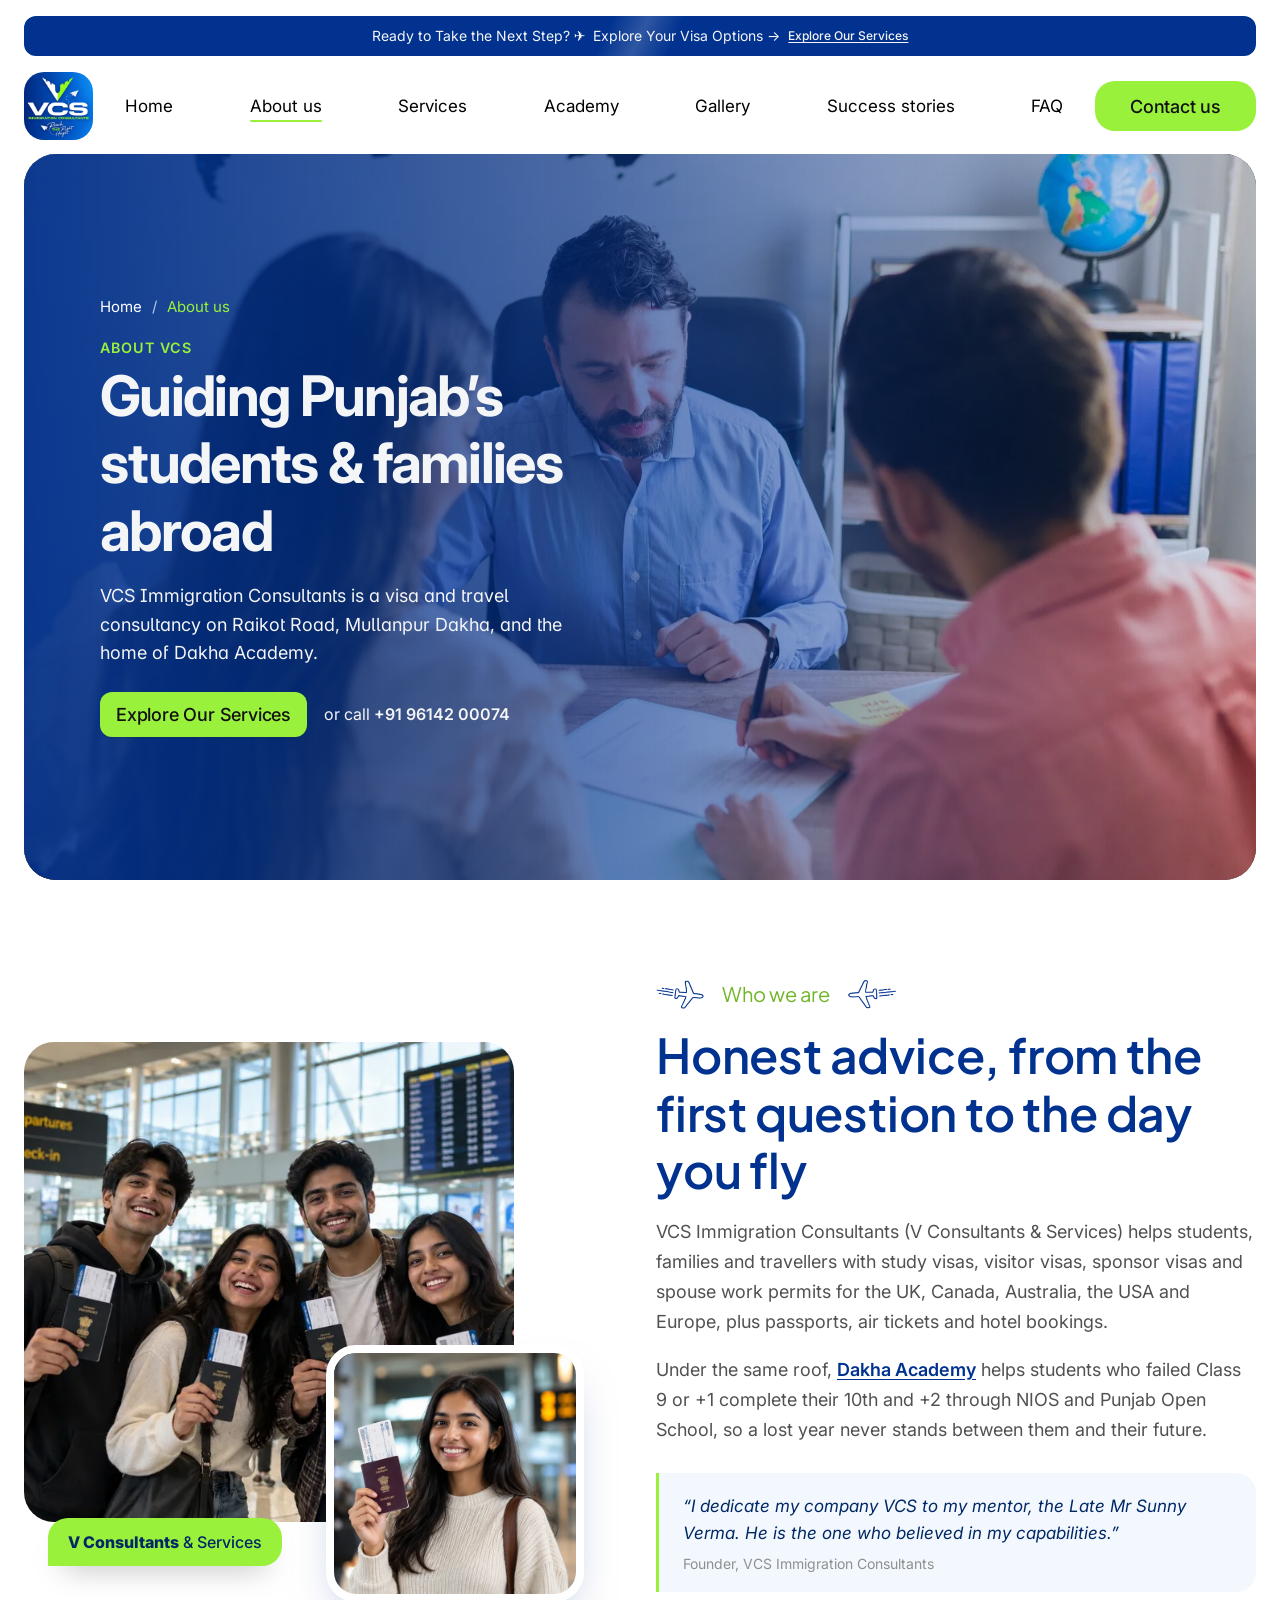
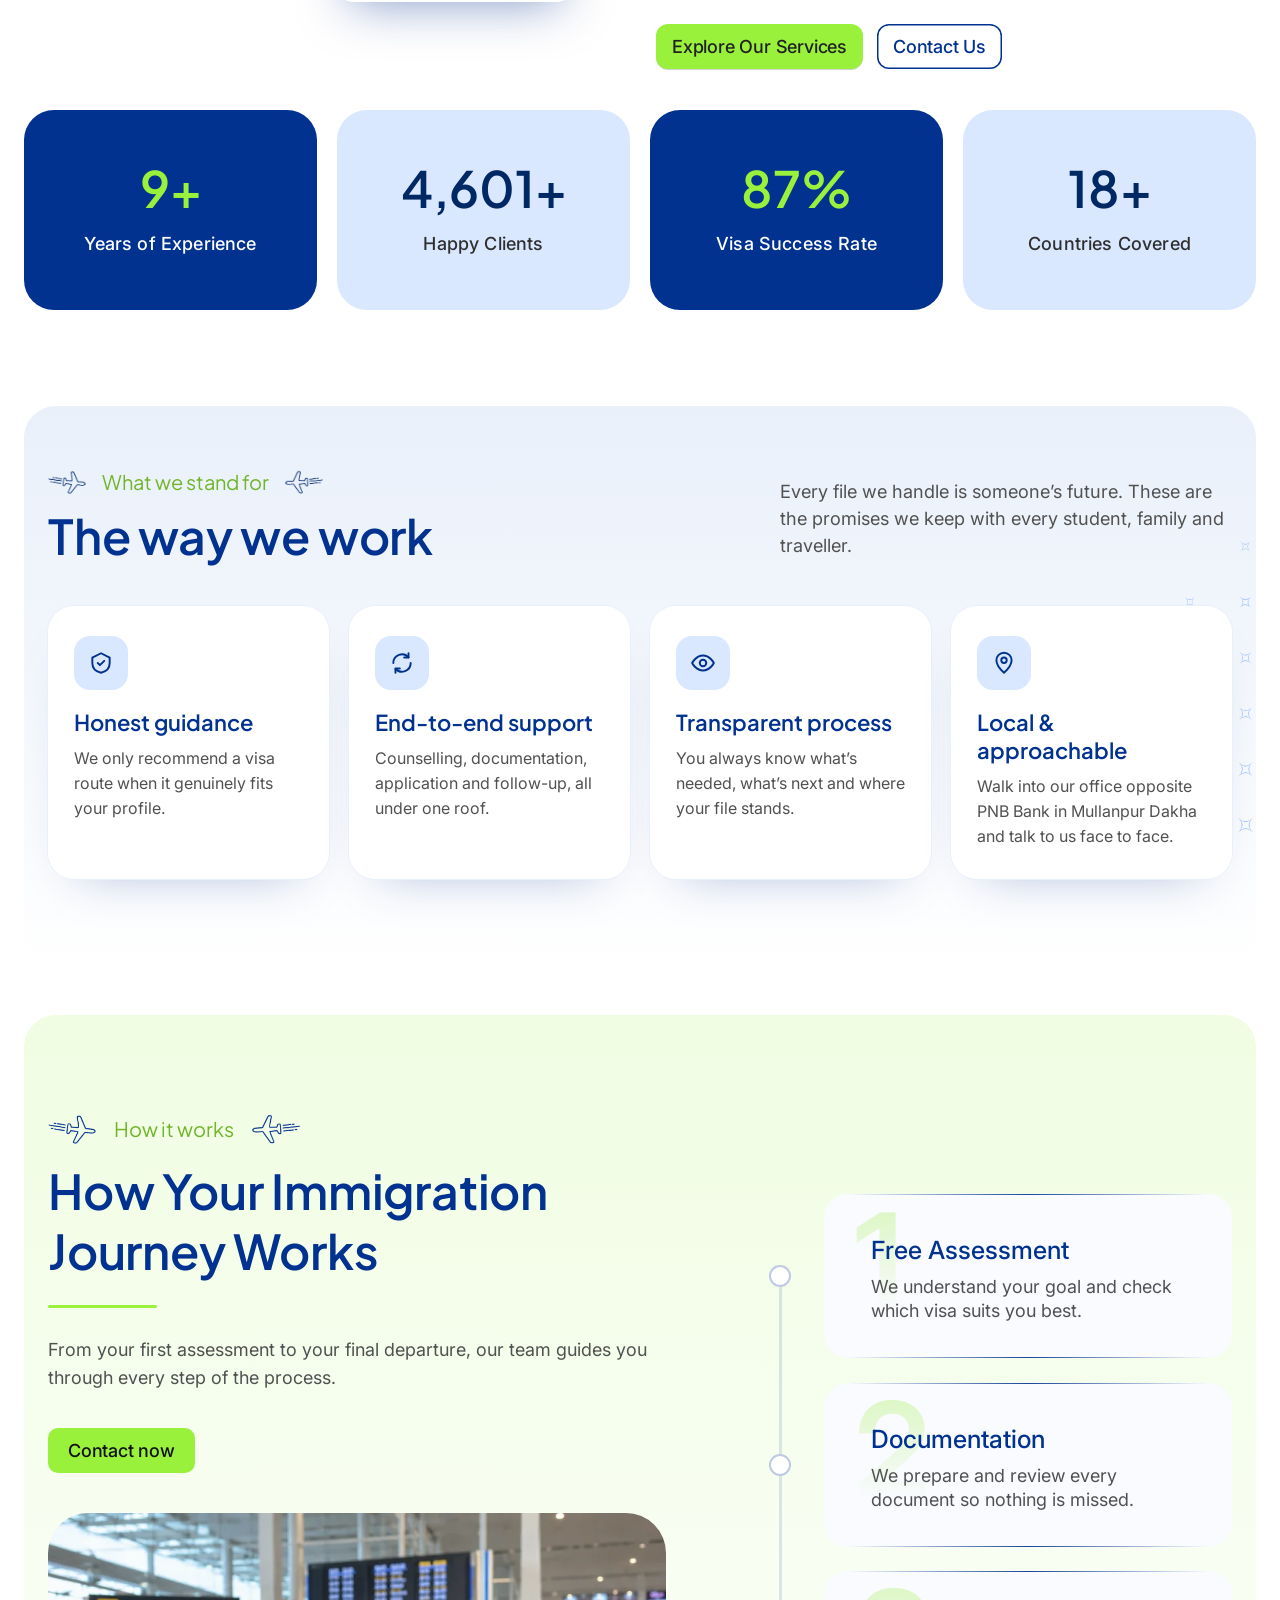
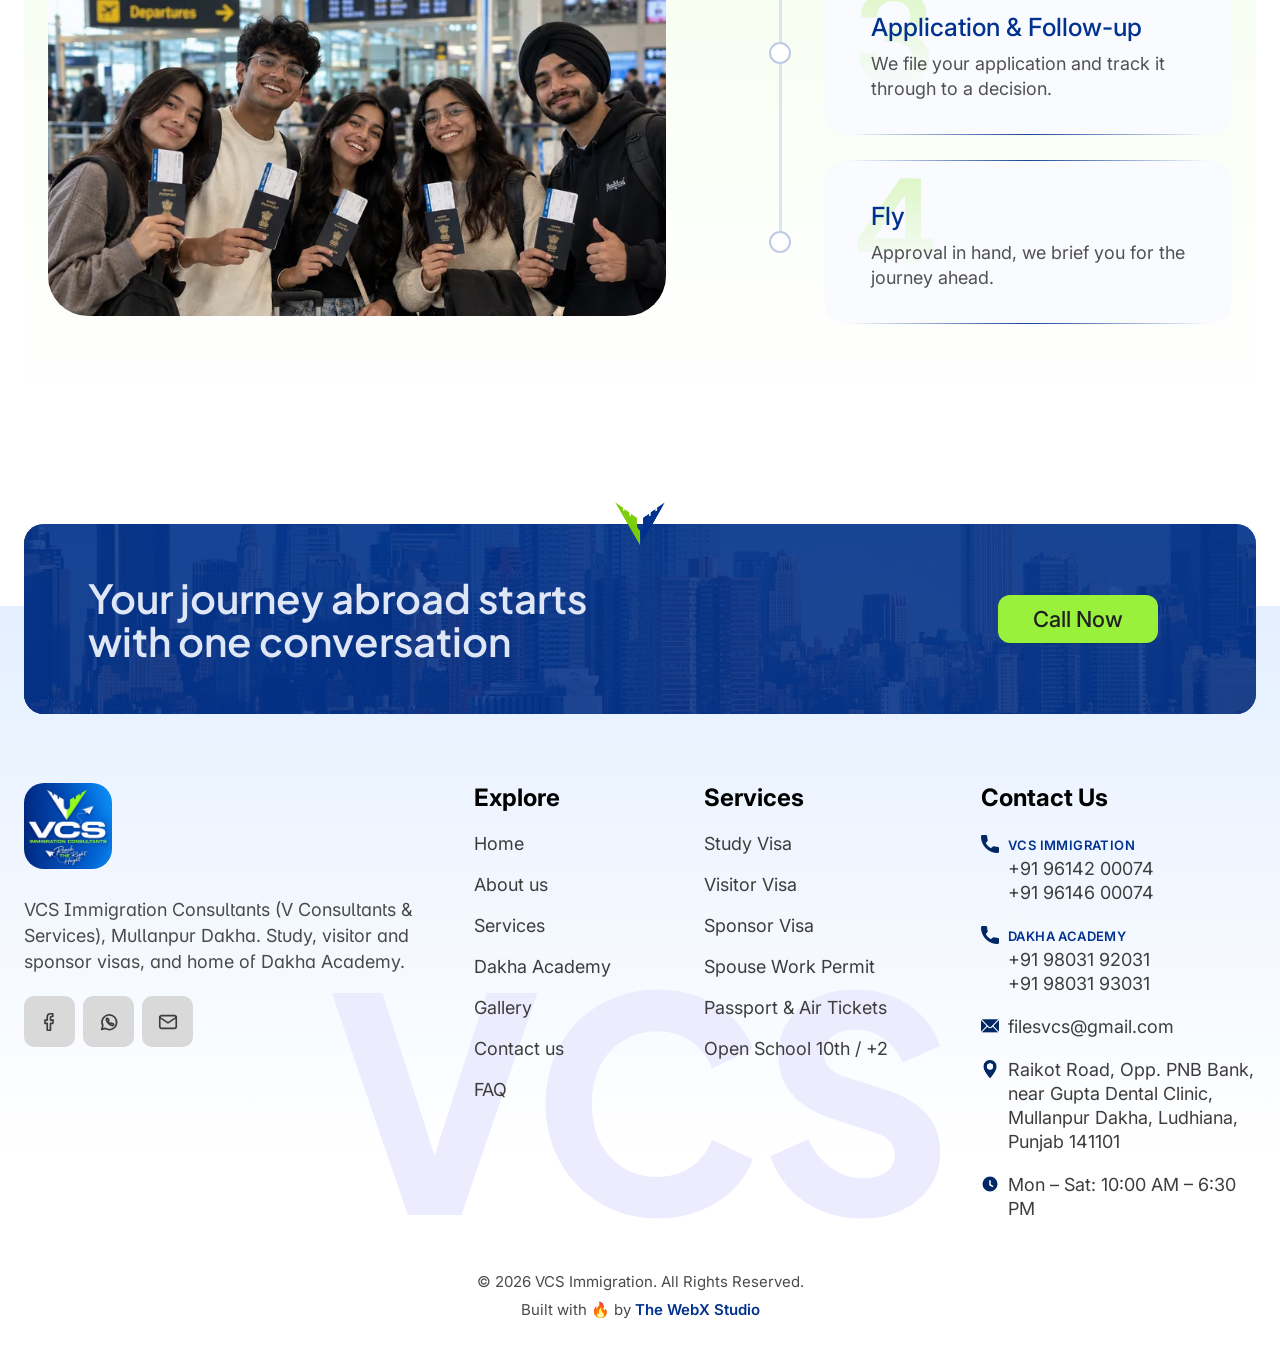
==== about.html @ b39bc54e "first commit" ====
<!DOCTYPE html>
<html lang="en">
<head>
  <meta charset="UTF-8" />
  <meta name="viewport" content="width=device-width, initial-scale=1.0" />
  <title>About Us | VCS Immigration Consultants, Mullanpur Dakha</title>
  <meta name="description" content="About VCS Immigration Consultants (V Consultants &amp; Services), Mullanpur Dakha: honest visa and travel guidance, and home of Dakha Academy." />
  <script type="application/ld+json">
  {
    "@context": "https://schema.org",
    "@type": "ProfessionalService",
    "name": "VCS Immigration Consultants",
    "description": "Study, visitor, sponsor and spouse visa consultancy with passport, air ticket and hotel booking services. Home of Dakha Academy for open-schooling 10th and 12th (NIOS & Punjab Open School).",
    "telephone": ["+91-96142-00074", "+91-96146-00074", "+91-98031-93031", "+91-98031-92031"],
    "email": "filesvcs@gmail.com",
    "address": {
      "@type": "PostalAddress",
      "streetAddress": "Raikot Road, Opp. PNB Bank, near Gupta Dental Clinic",
      "addressLocality": "Mullanpur Dakha, Ludhiana",
      "addressRegion": "Punjab",
      "postalCode": "141101",
      "addressCountry": "IN"
    },
    "openingHours": "Mo-Sa 10:00-18:30",
    "sameAs": ["https://www.facebook.com/dakhavikaas"]
  }
  </script>
  <link rel="icon" type="image/webp" href="assets/img/logo.webp" />
  <link rel="preconnect" href="https://fonts.googleapis.com" />
  <link rel="preconnect" href="https://fonts.gstatic.com" crossorigin />
  <link href="https://fonts.googleapis.com/css2?family=Inter:wght@400;500;600;700;800&family=Plus+Jakarta+Sans:wght@400;600;800&display=swap" rel="stylesheet" />
  <link rel="stylesheet" href="css/style.css" />
</head>
<body>

  <!-- ========== Announcement bar ========== -->
  <div class="topbar">
    <p>
      <span>Ready to Take the Next Step? ✈️&nbsp; Explore Your Visa Options →</span>
      <a href="services.html">Explore Our Services</a>
    </p>
  </div>

  <!-- ========== Header ========== -->
  <header class="header" id="top">
    <div class="container header__inner">
      <a href="index.html" class="header__logo" aria-label="VCS Immigration Consultants home">
        <img src="assets/img/logo.webp" alt="VCS Immigration Consultants" width="69" height="68" />
      </a>
      <nav class="nav" id="nav" aria-label="Main">
        <ul class="nav__list">
          <li><a href="index.html">Home</a></li>
          <li><a href="about.html" aria-current="page">About us</a></li>
          <li><a href="services.html">Services</a></li>
          <li><a href="academy.html">Academy</a></li>
          <li><a href="index.html#gallery">Gallery</a></li>
          <li><a href="index.html#testimonials">Success stories</a></li>
          <li><a href="contact.html#faq">FAQ</a></li>
        </ul>
        <a href="contact.html" class="btn btn--pill nav__cta-mobile">Contact us</a>
      </nav>
      <a href="contact.html" class="btn btn--pill header__cta">Contact us</a>
      <button class="burger" id="burger" aria-label="Open menu" aria-expanded="false" aria-controls="nav">
        <span></span><span></span><span></span>
      </button>
    </div>
  </header>

  <main>
    <!-- ========== Page hero (same structure & size as the home hero) ========== -->
    <section class="hero hero--about">
      <div class="hero__panel">
        <img class="hero__bg" src="assets/img/hero-about.webp" alt="" />
        <div class="hero__content">
          <nav class="breadcrumb reveal" aria-label="Breadcrumb"><a href="index.html">Home</a><span aria-hidden="true">/</span><span aria-current="page">About us</span></nav>
          <p class="hero__overline reveal">About VCS</p>
          <h1 class="hero__title reveal">Guiding Punjab’s students &amp; families abroad</h1>
          <p class="hero__text reveal">VCS Immigration Consultants is a visa and travel consultancy on Raikot Road, Mullanpur Dakha, and the home of Dakha Academy.</p>
          <div class="hero__actions reveal">
            <a href="services.html" class="btn">Explore Our Services</a>
            <a href="tel:+919614200074" class="hero__call">or call <strong>+91 96142 00074</strong></a>
          </div>
        </div>
      </div>
    </section>

    <!-- ========== Who we are ========== -->
    <section class="container split">
      <div class="split__media reveal">
        <img class="split__img split__img--main" src="assets/img/gallery-2.webp" alt="Students celebrating with passports at the airport" loading="lazy" />
        <img class="split__img split__img--float" src="assets/img/gallery-1.webp" alt="Student holding passport and boarding pass" loading="lazy" />
        <div class="split__badge"><strong>V Consultants</strong> &amp; Services</div>
      </div>
      <div class="split__content">
        <p class="eyebrow reveal"><i class="plane plane--blue"></i>Who we are<i class="plane plane--blue plane--flip"></i></p>
        <h2 class="h2 reveal">Honest advice, from the first question to the day you fly</h2>
        <p class="split__text reveal">VCS Immigration Consultants (V Consultants &amp; Services) helps students, families and travellers with study visas, visitor visas, sponsor visas and spouse work permits for the UK, Canada, Australia, the USA and Europe, plus passports, air tickets and hotel bookings.</p>
        <p class="split__text reveal">Under the same roof, <a href="academy.html">Dakha Academy</a> helps students who failed Class 9 or +1 complete their 10th and +2 through NIOS and Punjab Open School, so a lost year never stands between them and their future.</p>
        <blockquote class="dedication reveal">
          <p>“I dedicate my company VCS to my mentor, the Late Mr Sunny Verma. He is the one who believed in my capabilities.”</p>
          <cite>Founder, VCS Immigration Consultants</cite>
        </blockquote>
        <div class="split__actions reveal">
          <a href="services.html" class="btn">Explore Our Services</a>
          <a href="contact.html" class="btn btn--ghost">Contact Us</a>
        </div>
      </div>
    </section>

    <!-- DEMO METRICS: placeholder figures, replace with VCS's real numbers before launch -->
    <section class="stats container" aria-label="Key figures">
      <div class="stat stat--dark reveal">
        <p class="stat__num"><span data-count="10">10</span>+</p>
        <p class="stat__label">Years of Experience</p>
      </div>
      <div class="stat stat--light reveal">
        <p class="stat__num"><span data-count="5000">5,000</span>+</p>
        <p class="stat__label">Happy Clients</p>
      </div>
      <div class="stat stat--dark reveal">
        <p class="stat__num"><span data-count="95">95</span>%</p>
        <p class="stat__label">Visa Success Rate</p>
      </div>
      <div class="stat stat--light reveal">
        <p class="stat__num"><span data-count="20">20</span>+</p>
        <p class="stat__label">Countries Covered</p>
      </div>
    </section>

    <!-- ========== Values ========== -->
    <section class="panel panel--services panel--values">
      <img class="deco deco--sparkles-tr" src="assets/icons/sparkles.svg" alt="" />
      <div class="container">
        <div class="section-head section-head--split">
          <div>
            <p class="eyebrow reveal"><i class="plane"></i>What we stand for<i class="plane plane--flip"></i></p>
            <h2 class="h2 reveal">The way we work</h2>
          </div>
          <p class="section-head__aside reveal">Every file we handle is someone’s future. These are the promises we keep with every student, family and traveller.</p>
        </div>
        <div class="values">
          <article class="value reveal">
            <span class="course__ico"><svg viewBox="0 0 24 24"><path d="M12 3l8 4v5c0 5-3.5 8-8 9-4.5-1-8-4-8-9V7z"/><path d="M9 12l2 2 4-4"/></svg></span>
            <h3>Honest guidance</h3>
            <p>We only recommend a visa route when it genuinely fits your profile.</p>
          </article>
          <article class="value reveal">
            <span class="course__ico"><svg viewBox="0 0 24 24"><path d="M4 12a8 8 0 0 1 14-5.3M20 12a8 8 0 0 1-14 5.3"/><path d="M18 3v4h-4M6 21v-4h4"/></svg></span>
            <h3>End-to-end support</h3>
            <p>Counselling, documentation, application and follow-up, all under one roof.</p>
          </article>
          <article class="value reveal">
            <span class="course__ico"><svg viewBox="0 0 24 24"><circle cx="12" cy="12" r="3"/><path d="M2 12s3.5-7 10-7 10 7 10 7-3.5 7-10 7S2 12 2 12"/></svg></span>
            <h3>Transparent process</h3>
            <p>You always know what’s needed, what’s next and where your file stands.</p>
          </article>
          <article class="value reveal">
            <span class="course__ico"><svg viewBox="0 0 24 24"><path d="M12 21s-7-6.2-7-11.5a7 7 0 0 1 14 0C19 14.8 12 21 12 21z"/><circle cx="12" cy="9.5" r="2.5"/></svg></span>
            <h3>Local &amp; approachable</h3>
            <p>Walk into our office opposite PNB Bank in Mullanpur Dakha and talk to us face to face.</p>
          </article>
        </div>
      </div>
    </section>

    <!-- ========== How it works ========== -->
    <section class="panel panel--green panel--how">
      <div class="how container">
        <div class="how__intro">
          <p class="eyebrow reveal"><i class="plane plane--blue"></i>How it works<i class="plane plane--blue plane--flip"></i></p>
          <h2 class="h2 reveal">How Your Immigration Journey Works</h2>
          <span class="how__rule reveal"></span>
          <p class="how__text reveal">From your first assessment to your final departure, our team guides you through every step of the process.</p>
          <a href="contact.html" class="btn btn--sm reveal">Contact now</a>
          <div class="how__media how__media--img reveal">
            <img src="assets/img/gallery-4.webp" alt="Friends holding passports at the departures hall" loading="lazy" />
          </div>
        </div>

        <ol class="steps" id="steps">
          <li class="steps__rail" aria-hidden="true"><span class="steps__fill"></span></li>
          <li class="step reveal">
            <span class="step__dot" aria-hidden="true"></span>
            <span class="step__num">1</span>
            <h3>Free Assessment</h3>
            <p>We understand your goal and check which visa suits you best.</p>
          </li>
          <li class="step reveal">
            <span class="step__dot" aria-hidden="true"></span>
            <span class="step__num">2</span>
            <h3>Documentation</h3>
            <p>We prepare and review every document so nothing is missed.</p>
          </li>
          <li class="step reveal">
            <span class="step__dot" aria-hidden="true"></span>
            <span class="step__num">3</span>
            <h3>Application &amp; Follow-up</h3>
            <p>We file your application and track it through to a decision.</p>
          </li>
          <li class="step reveal">
            <span class="step__dot" aria-hidden="true"></span>
            <span class="step__num">4</span>
            <h3>Fly</h3>
            <p>Approval in hand, we brief you for the journey ahead.</p>
          </li>
        </ol>
      </div>
    </section>

    <!-- ========== CTA ========== -->
    <section class="cta-wrap">
      <div class="container">
        <div class="cta reveal">
          <img class="cta__mark" src="assets/img/v-mark.webp" alt="" />
          <img class="cta__bg" src="assets/img/cta-city.webp" alt="" loading="lazy" />
          <h2>Your journey abroad starts with one conversation</h2>
          <a href="tel:+919803193031" class="btn btn--lg">Call Now</a>
        </div>
      </div>
    </section>
  </main>

  <!-- ========== Footer ========== -->
  <footer class="footer">
    <span class="footer__watermark" aria-hidden="true">VCS</span>
    <div class="container footer__grid">
      <div class="footer__brand">
        <img src="assets/img/logo.webp" alt="VCS Immigration Consultants" width="88" height="86" />
        <p>VCS Immigration Consultants (V Consultants &amp; Services), Mullanpur Dakha. Study, visitor and sponsor visas, and home of Dakha Academy.</p>
        <div class="social">
          <a href="https://www.facebook.com/dakhavikaas" target="_blank" rel="noopener" aria-label="VCS on Facebook"><svg viewBox="0 0 24 24"><path d="M15 3h-2.5A3.5 3.5 0 0 0 9 6.5V10H6.5v3.5H9V21h3.5v-7.5H15l.5-3.5h-3V7a1 1 0 0 1 1-1H15z"/></svg></a>
          <a href="https://wa.me/919803193031" target="_blank" rel="noopener" aria-label="Chat on WhatsApp"><svg viewBox="0 0 24 24"><path d="M4 20l1.3-3.9A8 8 0 1 1 8 19z"/><path d="M9.2 8.6c.2-.5.5-.6.8-.6h.5c.2 0 .4.1.5.4l.7 1.6c.1.3 0 .5-.1.7l-.5.6c.6 1.1 1.5 2 2.6 2.6l.6-.5c.2-.2.5-.2.7-.1l1.6.7c.3.1.4.3.4.5v.5c0 .3-.1.6-.6.8-1.7.8-6.1-2.2-7.2-5.6z"/></svg></a>
          <a href="mailto:filesvcs@gmail.com" aria-label="Email VCS"><svg viewBox="0 0 24 24"><rect x="3" y="5" width="18" height="14" rx="2"/><path d="M3 7l9 6 9-6"/></svg></a>
        </div>
      </div>
      <div class="footer__col">
        <h4>Explore</h4>
        <ul>
          <li><a href="index.html">Home</a></li>
          <li><a href="about.html">About us</a></li>
          <li><a href="services.html">Services</a></li>
          <li><a href="academy.html">Dakha Academy</a></li>
          <li><a href="index.html#gallery">Gallery</a></li>
          <li><a href="contact.html">Contact us</a></li>
          <li><a href="contact.html#faq">FAQ</a></li>
        </ul>
      </div>
      <div class="footer__col">
        <h4>Services</h4>
        <ul>
          <li><a href="services.html#study">Study Visa</a></li>
          <li><a href="services.html#visitor">Visitor Visa</a></li>
          <li><a href="services.html#sponsor">Sponsor Visa</a></li>
          <li><a href="services.html#spouse">Spouse Work Permit</a></li>
          <li><a href="services.html#travel">Passport &amp; Air Tickets</a></li>
          <li><a href="academy.html">Open School 10th / +2</a></li>
        </ul>
      </div>
      <div class="footer__col footer__contact">
        <h4>Contact Us</h4>
        <ul>
          <li><i class="ico ico--phone"></i><span><small class="footer__label">VCS Immigration</small><a href="tel:+919614200074">+91 96142 00074</a><br /><a href="tel:+919614600074">+91 96146 00074</a></span></li>
          <li><i class="ico ico--phone"></i><span><small class="footer__label">Dakha Academy</small><a href="tel:+919803192031">+91 98031 92031</a><br /><a href="tel:+919803193031">+91 98031 93031</a></span></li>
          <li><i class="ico ico--mail"></i><a href="mailto:filesvcs@gmail.com">filesvcs@gmail.com</a></li>
          <li><i class="ico ico--pin"></i><a href="https://www.google.com/maps/search/?api=1&amp;query=VCS+Immigration+Consultants+Raikot+Road+Mullanpur+Dakha+141101" target="_blank" rel="noopener">Raikot Road, Opp. PNB Bank, near Gupta Dental Clinic, Mullanpur Dakha, Ludhiana, Punjab 141101</a></li>
          <li><i class="ico ico--clock"></i><span>Mon – Sat: 10:00 AM – 6:30 PM</span></li>
        </ul>
      </div>
    </div>
    <div class="footer__bottom">
      <p class="footer__copy">© <span id="year">2026</span> VCS Immigration. All Rights Reserved.</p>
      <p class="footer__credit">Built with <span class="footer__fire" role="img" aria-label="fire">🔥</span> by <a href="https://www.thewebxstudio.com/" target="_blank" rel="noopener">The WebX Studio</a></p>
    </div>
  </footer>

  <!-- ========== SVG sprite ========== -->
  <svg width="0" height="0" style="position:absolute" aria-hidden="true">
    <symbol id="arrow-up-right" viewBox="0 0 24 24">
      <path d="M6 18L18 6M9 6h9v9" fill="none" stroke="#99F13C" stroke-width="2.6" stroke-linecap="round" stroke-linejoin="round"/>
    </symbol>
    <symbol id="flag-germany" viewBox="0 0 60 60">
      <clipPath id="cg"><circle cx="30" cy="30" r="30"/></clipPath>
      <g clip-path="url(#cg)"><rect width="60" height="20" fill="#000"/><rect y="20" width="60" height="20" fill="#DD0000"/><rect y="40" width="60" height="20" fill="#FFCE00"/></g>
    </symbol>
    <symbol id="flag-canada" viewBox="0 0 60 60">
      <clipPath id="cc"><circle cx="30" cy="30" r="30"/></clipPath>
      <g clip-path="url(#cc)"><rect width="60" height="60" fill="#fff"/><rect width="15" height="60" fill="#D52B1E"/><rect x="45" width="15" height="60" fill="#D52B1E"/>
      <path d="M30 14l2.6 5 3-1.4-1 7.4 4.3-4.6 1 2.6 4.6-.9-1.6 4.9 2 1-7.3 6 .8 2.6-7.1-1.1.2 7.5h-3l.2-7.5-7.1 1.1.8-2.6-7.3-6 2-1-1.6-4.9 4.6.9 1-2.6 4.3 4.6-1-7.4 3 1.4z" fill="#D52B1E"/></g>
    </symbol>
    <symbol id="flag-usa" viewBox="0 0 60 60">
      <clipPath id="cu"><circle cx="30" cy="30" r="30"/></clipPath>
      <g clip-path="url(#cu)"><rect width="60" height="60" fill="#fff"/>
        <g fill="#B22234"><rect width="60" height="4.6"/><rect y="9.2" width="60" height="4.6"/><rect y="18.5" width="60" height="4.6"/><rect y="27.7" width="60" height="4.6"/><rect y="36.9" width="60" height="4.6"/><rect y="46.2" width="60" height="4.6"/><rect y="55.4" width="60" height="4.6"/></g>
        <rect width="28" height="32.3" fill="#3C3B6E"/>
        <g fill="#fff"><circle cx="5" cy="5" r="1.3"/><circle cx="12" cy="5" r="1.3"/><circle cx="19" cy="5" r="1.3"/><circle cx="8.5" cy="10.5" r="1.3"/><circle cx="15.5" cy="10.5" r="1.3"/><circle cx="22.5" cy="10.5" r="1.3"/><circle cx="5" cy="16" r="1.3"/><circle cx="12" cy="16" r="1.3"/><circle cx="19" cy="16" r="1.3"/><circle cx="8.5" cy="21.5" r="1.3"/><circle cx="15.5" cy="21.5" r="1.3"/><circle cx="22.5" cy="21.5" r="1.3"/><circle cx="5" cy="27" r="1.3"/><circle cx="12" cy="27" r="1.3"/><circle cx="19" cy="27" r="1.3"/></g>
      </g>
    </symbol>
  </svg>

  <script src="js/main.js" defer></script>
</body>
</html>
---- css/style.css ----
/* =========================================================
   VCS Immigration — Home page
   Built from Figma "VCS home page" (1440 × 8117)
   ========================================================= */

:root {
  --blue: #01328f;
  --blue-dark: #002864;
  --navy: #0c3375;
  --green: #99f13c;
  --green-text: #71b528;
  --green-soft: #e5ffca;
  --sky: #d9e8ff;
  --field: #deebff;
  --field-border: #adc6ec;
  --accent-blue: #2b7bf5;
  --ink: #121212;
  --ink-2: #212121;
  --text: #515151;
  --text-2: #4a4a4a;
  --muted: #8f8f8f;
  --white: #ffffff;

  --font-body: "Inter", system-ui, -apple-system, "Segoe UI", Roboto, sans-serif;
  --font-head: "Plus Jakarta Sans", "Inter", system-ui, sans-serif;

  --page-gutter: 24px;       /* panels sit 24px from the viewport edge */
  --container: 1240px;       /* content column (100px side margins at 1440) */
  --container-wide: 1256px;  /* enquiry / CTA / footer (84px side margins) */
  --radius-panel: 32px;
  --ease: cubic-bezier(.2, .7, .2, 1);
}

*,
*::before,
*::after { box-sizing: border-box; }

html { scroll-behavior: smooth; scroll-padding-top: 90px; overflow-x: clip; }

body {
  margin: 0;
  font-family: var(--font-body);
  color: var(--ink);
  background: var(--white);
  -webkit-font-smoothing: antialiased;
  text-rendering: optimizeLegibility;
  overflow-x: hidden;
  overflow-x: clip;
}

img, svg { display: block; max-width: 100%; }
a { color: inherit; text-decoration: none; }
ul, ol { list-style: none; margin: 0; padding: 0; }
h1, h2, h3, h4, p, figure { margin: 0; }
button { font: inherit; cursor: pointer; }

.sr-only {
  position: absolute; width: 1px; height: 1px; padding: 0; margin: -1px;
  overflow: hidden; clip: rect(0 0 0 0); white-space: nowrap; border: 0;
}

.container {
  width: 100%;
  max-width: calc(var(--container) + 48px);
  margin-inline: auto;
  padding-inline: 24px;
}

/* ---------- Buttons ---------- */
.btn {
  display: inline-flex;
  align-items: center;
  justify-content: center;
  height: 45px;
  padding: 0 16px;
  border: 0;
  border-radius: 12px;
  background: var(--green);
  color: var(--ink-2);
  font-family: var(--font-body);
  font-size: 18px;
  font-weight: 500;
  letter-spacing: -0.2px;
  white-space: nowrap;
  box-shadow: 0 1px 0 rgba(27, 31, 35, .2);
  transition: transform .25s var(--ease), box-shadow .25s var(--ease), background-color .25s;
}
.btn:hover { transform: translateY(-2px); background: #a8f65a; box-shadow: 0 10px 24px -8px rgba(113, 181, 40, .6); }
.btn:active { transform: translateY(0); }
.btn:focus-visible { outline: 3px solid var(--blue); outline-offset: 3px; }
.btn--pill { height: 50px; padding: 0 40px; border-radius: 20px; color: var(--ink); box-shadow: none; }
.btn--sm { padding: 0 20px; border-radius: 10px; box-shadow: none; color: var(--ink); }
.btn--wide { padding: 0 44px; border-radius: 10px; box-shadow: none; }
.btn--lg { height: 48px; padding: 0 31px; font-size: 22px; }

/* ---------- Eyebrow (plane — label — plane) ---------- */
.eyebrow {
  display: inline-flex;
  align-items: center;
  gap: 18px;
  font-family: var(--font-head);
  font-size: 20px;
  line-height: 1.2;
  color: var(--green-text);
}
.plane {
  display: inline-block;
  width: 48px;
  height: 36px;
  background: var(--navy);
  -webkit-mask: url("../assets/icons/plane.png") center / contain no-repeat;
          mask: url("../assets/icons/plane.png") center / contain no-repeat;
  transform: rotate(-1.57deg);
  flex: none;
}
.plane--blue { background: var(--blue); }
.plane--flip { transform: scaleX(-1) rotate(-1.57deg); }
.eyebrow .plane:first-child { transform: rotate(1.57deg); }

.h2 {
  font-family: var(--font-head);
  font-weight: 600;
  font-size: 48px;
  line-height: 1.25;
  color: var(--blue);
  letter-spacing: -0.2px;
}

/* ---------- Section panels ---------- */
.panel {
  position: relative;
  margin-inline: var(--page-gutter);
  border-radius: var(--radius-panel);
  overflow: hidden;
  isolation: isolate;
}
.deco { position: absolute; pointer-events: none; user-select: none; z-index: -1; }

.section-head--split {
  display: flex;
  align-items: flex-end;
  justify-content: space-between;
  gap: 40px;
}
.section-head--bottom { align-items: center; }
.section-head .h2 { margin-top: 6px; }
.section-head__aside {
  max-width: 452px;
  font-size: 18.2px;
  line-height: 27.3px;
  color: var(--text);
  padding-bottom: 6px;
}
.section-head__sub {
  max-width: 641px;
  margin-top: 16px;
  font-size: 18px;
  line-height: 28px;
  color: var(--text-2);
}

/* =========================================================
   Top bar + header
   ========================================================= */
.topbar {
  position: relative;
  margin: 16px var(--page-gutter) 0;
  min-height: 40px;
  display: flex;
  align-items: center;
  justify-content: center;
  padding: 10px 16px;
  border-radius: 12px;
  background: var(--blue);
  color: #f4f5f6;
  text-align: center;
  overflow: hidden;
}
.topbar::after { /* soft sheen — echoes the light streak in the design */
  content: "";
  position: absolute;
  top: 0; bottom: 0;
  left: 50%;
  width: 220px;
  margin-left: -110px;
  background: linear-gradient(115deg, transparent 35%, rgba(255,255,255,.18) 50%, transparent 65%);
  pointer-events: none;
  animation: sheen 6s ease-in-out infinite;
}
@keyframes sheen {
  0%, 100% { transform: translateX(-40px); opacity: .7; }
  50% { transform: translateX(40px); opacity: 1; }
}
.topbar p { display: flex; flex-wrap: wrap; justify-content: center; align-items: center; gap: 4px 8px; font-size: 14px; line-height: 20px; }
.topbar a { font-size: 12px; font-weight: 500; line-height: 16px; text-decoration: underline; text-underline-offset: 2px; }
.topbar a:hover { color: var(--green); }

.header {
  position: sticky;
  top: 0;
  z-index: 50;
  padding: 16px 0 14px;
  background: rgba(255, 255, 255, .92);
  -webkit-backdrop-filter: saturate(160%) blur(10px);
          backdrop-filter: saturate(160%) blur(10px);
  transition: box-shadow .3s, padding .3s;
}
.header.is-scrolled { padding: 8px 0; box-shadow: 0 6px 24px -12px rgba(1, 50, 143, .25); }
.header__inner { display: flex; align-items: center; }
.header__logo img { width: 69px; height: 68px; border-radius: 20px; object-fit: cover; transition: width .3s, height .3s; }
.header.is-scrolled .header__logo img { width: 56px; height: 55px; border-radius: 16px; }

.nav { flex: 1; margin: 0 69px 0 67px; }
.nav__list { display: flex; justify-content: space-between; align-items: center; }
.nav__list a {
  position: relative;
  font-size: 18px;
  color: #000;
  padding: 6px 0;
  transition: color .2s;
}
.nav__list a::after {
  content: "";
  position: absolute;
  left: 0; right: 0; bottom: 0;
  height: 2px;
  border-radius: 2px;
  background: var(--green);
  transform: scaleX(0);
  transform-origin: left;
  transition: transform .3s var(--ease);
}
.nav__list a:hover { color: var(--blue); }
.nav__list a:hover::after,
.nav__list a.is-active::after { transform: scaleX(1); }
.nav__cta-mobile { display: none; }
.header__cta { width: 161px; padding: 0; }

.burger {
  display: none;
  width: 46px; height: 46px;
  margin-left: auto;
  border: 0;
  border-radius: 12px;
  background: var(--blue);
  padding: 13px 12px;
  flex-direction: column;
  justify-content: space-between;
}
.burger span { display: block; height: 2px; border-radius: 2px; background: #fff; transition: transform .3s, opacity .3s; }
.burger[aria-expanded="true"] span:nth-child(1) { transform: translateY(8px) rotate(45deg); }
.burger[aria-expanded="true"] span:nth-child(2) { opacity: 0; }
.burger[aria-expanded="true"] span:nth-child(3) { transform: translateY(-8px) rotate(-45deg); }

/* =========================================================
   Hero
   ========================================================= */
.hero { padding-inline: var(--page-gutter); }
.hero__panel {
  position: relative;
  min-height: 726px;
  display: flex;
  align-items: center;
  padding: 64px 100px 64px 76px;
  border-radius: var(--radius-panel);
  overflow: hidden;
  background: #1b2233;
  isolation: isolate;
}
.hero__panel::after {
  content: "";
  position: absolute;
  inset: 0;
  background: rgba(0, 0, 0, .56);
  z-index: -1;
}
.hero__bg {
  position: absolute;
  inset: 0;
  width: 100%;
  height: 100%;
  object-fit: cover;
  object-position: 50% 45%;
  z-index: -2;
  transform: scale(1.06);
  animation: heroZoom 14s ease-out forwards;
}
@keyframes heroZoom { to { transform: scale(1.015); } }

.hero__content { max-width: 604px; color: #f4f5f6; }
.hero__overline {
  font-size: 14.29px;
  font-weight: 600;
  line-height: 20.4px;
  letter-spacing: 1.02px;
  text-transform: uppercase;
  color: var(--green);
}
.hero__title {
  margin-top: 4px;
  font-size: 56px;
  font-weight: 700;
  line-height: 1.21;
  letter-spacing: -1.68px;
}
.hero__text {
  max-width: 498px;
  margin-top: 16px;
  font-size: 18px;
  line-height: 28.58px;
  font-feature-settings: "salt" 1;
}
.hero__actions { display: flex; flex-wrap: wrap; align-items: center; gap: 17px; margin-top: 24px; }
.hero__actions .btn { color: var(--ink); }
.hero__call { font-size: 16px; color: #f4f5f6; transition: color .2s; }
.hero__call strong { font-weight: 600; }
.hero__call:hover { color: var(--green); }

/* =========================================================
   Stats
   ========================================================= */
.stats {
  display: grid;
  grid-template-columns: repeat(4, minmax(0, 1fr));
  gap: 20px;
  margin-top: 41px;
}
.stat {
  height: 200px;
  border-radius: 30px;
  display: flex;
  flex-direction: column;
  align-items: center;
  justify-content: center;
  gap: 21px;
  text-align: center;
  transition: transform .35s var(--ease), box-shadow .35s var(--ease);
}
.stat:hover { transform: translateY(-6px); box-shadow: 0 22px 40px -22px rgba(1, 50, 143, .55); }
.stat__num { font-family: var(--font-head); font-weight: 600; font-size: 50px; line-height: 46px; }
.stat__label { font-size: 18px; font-weight: 500; line-height: 23px; letter-spacing: .16px; }
.stat--dark { background: var(--blue); }
.stat--dark .stat__num { color: var(--green); }
.stat--dark .stat__label { color: #fff; }
.stat--light { background: var(--sky); }
.stat--light .stat__num { color: var(--blue-dark); }
.stat--light .stat__label { color: #2f2f2f; }

/* =========================================================
   Services
   ========================================================= */
.panel--services {
  margin-top: 40px;
  padding: 62px 0 100px;
  background: linear-gradient(180deg, #e9f0fa 0%, rgba(223, 236, 255, 0) 100%);
}
.panel--services .plane { width: 38px; height: 28px; }
.panel--services .eyebrow { gap: 16px; }
.deco--sparkles-tr { top: 24px; right: -110px; width: 404px; opacity: .9; }

.services {
  display: grid;
  grid-template-columns: repeat(6, minmax(0, 1fr));
  gap: 24px 23px;
  margin-top: 36px;
}
.service {
  position: relative;
  grid-column: span 2;
  height: 330px;
  border-radius: 26px;
  overflow: hidden;
  isolation: isolate;
  color: #fff;
}
.service--wide { grid-column: span 3; }
.services .service--wide + .service--wide { margin-left: 7px; } /* 30px gap in row two, as in design */
.service img {
  position: absolute;
  inset: 0;
  width: 100%;
  height: 100%;
  object-fit: cover;
  z-index: -2;
  transition: transform .8s var(--ease);
}
.service::before {
  content: "";
  position: absolute;
  inset: 0;
  z-index: -1;
  background: linear-gradient(180deg, rgba(0, 40, 100, 0) 48%, rgba(1, 50, 143, .8) 100%);
  transition: opacity .4s;
}
.service--wide::before { background: linear-gradient(180deg, rgba(0, 40, 100, 0) 40%, rgba(1, 50, 143, .8) 100%); }
.service:hover img { transform: scale(1.06); }
.service__body { position: absolute; left: 36px; right: 80px; bottom: 30px; }
.service h3 { font-family: var(--font-head); font-weight: 600; font-size: 25.13px; line-height: 1.2; }
.service p { margin-top: 8px; max-width: 286px; font-size: 17.33px; font-weight: 500; line-height: 21.7px; color: #d5d5d5; }
.service--study .service__body { bottom: 30px; }
.service__arrow {
  position: absolute;
  right: 30px;
  bottom: 34px;
  width: 24px;
  height: 24px;
  transition: transform .35s var(--ease);
}
.service:hover .service__arrow { transform: translate(4px, -4px); }

/* =========================================================
   Why choose + How it works + Destinations (green panel)
   ========================================================= */
.panel--green {
  margin-top: -29px; /* design overlaps the previous panel's faded tail */
  padding-bottom: 60px;
  background: linear-gradient(180deg, rgba(153, 241, 60, .15) 0%, rgba(255, 255, 255, 0) 100%);
}
.deco--polygon { top: 180px; right: -210px; width: 491px; transform: rotate(105deg) scaleY(-1); }

.why {
  display: grid;
  grid-template-columns: 685px minmax(0, 1fr);
  gap: 55px;
  padding: 72px 60px 0 15px;
  align-items: start;
}
.why__visual { position: relative; width: 685px; height: 724px; }
.deco--sparkles-why { left: 0; top: -36px; width: 529px; z-index: 0; transform: scaleX(-1); }
.why__ring { position: absolute; z-index: 0; }
.why__ring--outer { left: 0; top: 57px; width: 657px; animation: spin 80s linear infinite; }
.why__ring--inner { left: 63px; top: 121px; width: 530px; animation: spin 60s linear infinite reverse; }
@keyframes spin { to { transform: rotate(360deg); } }
.why__student { position: absolute; left: 13px; top: 0; width: 589px; height: 724px; object-fit: contain; object-position: bottom; z-index: 1; transform: scaleX(-1); }
.bubble {
  position: absolute;
  z-index: 2;
  border-radius: 50%;
  overflow: hidden;
  background: #d9d9d9;
  box-shadow: 0 10px 24px -10px rgba(1, 50, 143, .45);
  animation: float 6s ease-in-out infinite;
}
.bubble img, .bubble svg { width: 100%; height: 100%; object-fit: cover; }
.bubble--1 { left: 508px; top: 93px;  width: 86px; height: 86px; }
.bubble--2 { left: 599px; top: 449px; width: 86px; height: 86px; animation-delay: -1.5s; }
.bubble--3 { left: 60px;  top: 105px; width: 86px; height: 86px; animation-delay: -3s; }
.bubble--4 { left: 33px;  top: 284px; width: 72px; height: 72px; animation-delay: -4.5s; }
.bubble--5 { left: 544px; top: 289px; width: 61px; height: 61px; animation-delay: -2.2s; }
@keyframes float { 0%, 100% { transform: translateY(0); } 50% { transform: translateY(-10px); } }

.why__content { padding-top: 39px; }
.why__content .h2 { margin-top: 10px; line-height: 60px; }
.why__lead { margin-top: 16px; max-width: 560px; font-size: 18px; line-height: 33px; color: var(--text); }
.checklist { margin-top: 22px; }
.checklist li {
  position: relative;
  padding: 0 0 0 39px;
  font-size: 18px;
  font-weight: 500;
  line-height: 31px;
  color: #292828;
}
.checklist li + li { margin-top: 21px; padding-top: 21px; border-top: 1px solid #94a3ba; }
.checklist li::before {
  content: "";
  position: absolute;
  left: 0;
  top: 4px;
  width: 23px;
  height: 23px;
  background: var(--blue);
  -webkit-mask: url("../assets/icons/check.png") center / contain no-repeat;
          mask: url("../assets/icons/check.png") center / contain no-repeat;
}
.checklist li + li::before { top: 25px; }

/* ---------- How it works ---------- */
.how {
  display: grid;
  grid-template-columns: minmax(0, 618px) minmax(0, 472px);
  justify-content: space-between;
  gap: 60px;
  margin-top: 104px;
  max-width: calc(1200px + 48px); /* design uses 128px margins here */
}
.how__intro .h2 { margin-top: 10px; line-height: 60px; max-width: 682px; }
.how__rule { display: block; width: 109px; height: 3px; margin-top: 24px; background: var(--green); border-radius: 2px; }
.how__text { margin-top: 28px; max-width: 634px; font-size: 18px; line-height: 28px; color: var(--text); }
.how__intro .btn { margin-top: 36px; }
.how__media {
  position: relative;
  margin-top: 40px;
  aspect-ratio: 618 / 403;
  border-radius: 40px;
  background: #d9d9d9;
  overflow: hidden;
  display: grid;
  place-items: center;
}
.how__play {
  width: 84px; height: 84px;
  border: 0;
  border-radius: 50%;
  background: var(--green);
  color: var(--blue);
  display: grid;
  place-items: center;
  box-shadow: 0 0 0 12px rgba(153, 241, 60, .3);
  transition: transform .3s var(--ease), box-shadow .3s;
}
.how__play svg { width: 34px; height: 34px; margin-left: 4px; }
.how__play:hover { transform: scale(1.08); box-shadow: 0 0 0 18px rgba(153, 241, 60, .25); }

.steps {
  --gutter: 64px;   /* space left of the cards for the rail */
  --rail-x: 20px;   /* rail position inside that gutter */
  position: relative;
  padding-top: 83px;
  padding-left: var(--gutter);
  display: flex;
  flex-direction: column;
  gap: 24.8px;
}
.step {
  position: relative;
  min-height: 164px;
  padding: 44px 30px 22px 47px;
  border-radius: 24px;
  background: #f9fbff;
  transition: transform .45s var(--ease), box-shadow .45s var(--ease), background-color .45s;
}
.step::before,
.step::after { /* thin gradient hairlines on top/bottom edge like the design */
  content: "";
  position: absolute;
  left: 24px; right: 24px;
  height: 1px;
  background: linear-gradient(90deg, transparent, rgba(1, 50, 143, .9), transparent);
  transition: background .45s;
}
.step::before { top: 0; }
.step::after { bottom: 0; }
.step__num {
  position: absolute;
  left: 30px;
  top: 14px;
  font-size: 130px;
  font-weight: 600;
  line-height: .8;
  background: linear-gradient(180deg, #c5f395 0%, rgba(153, 241, 60, 0) 99.5%);
  -webkit-background-clip: text;
          background-clip: text;
  color: transparent;
  pointer-events: none;
  user-select: none;
  opacity: .55;
  transition: opacity .45s;
}
.step h3 { position: relative; font-size: 25px; font-weight: 500; line-height: 25px; color: var(--blue); }
.step p { position: relative; margin-top: 12px; max-width: 372px; font-size: 18px; line-height: 24.7px; color: var(--text); }

/* rail + scroll-driven fill */
.steps__rail {
  position: absolute;
  left: calc(var(--rail-x) - 1.5px);
  top: 0;
  width: 3px;
  height: 0;
  border-radius: 3px;
  background: rgba(1, 50, 143, .12);
  list-style: none;
}
.steps__fill {
  position: absolute;
  left: 0; top: 0;
  width: 100%;
  height: 0;
  border-radius: 3px;
  background: linear-gradient(180deg, var(--green), var(--blue));
}
.steps__fill::after { /* glowing head at the tip of the fill */
  content: "";
  position: absolute;
  left: 50%;
  bottom: -6px;
  width: 12px; height: 12px;
  margin-left: -6px;
  border-radius: 50%;
  background: var(--blue);
  box-shadow: 0 0 0 5px rgba(1, 50, 143, .15), 0 0 16px 2px rgba(153, 241, 60, .8);
  opacity: 0;
  transition: opacity .3s;
}
.steps.is-filling .steps__fill::after { opacity: 1; }

/* one node per step, sitting on the rail */
.step__dot {
  position: absolute;
  top: 50%;
  left: calc(var(--rail-x) - var(--gutter) - 11px);
  width: 22px; height: 22px;
  margin-top: -11px;
  border-radius: 50%;
  background: #fff;
  border: 2px solid rgba(1, 50, 143, .25);
  transition: border-color .35s, background-color .35s, transform .35s var(--ease), box-shadow .35s;
  z-index: 1;
}
.step__dot::after {
  content: "";
  position: absolute;
  inset: 4px;
  border-radius: 50%;
  background: var(--blue);
  transform: scale(0);
  transition: transform .35s var(--ease);
}

/* reached states */
.step.is-active { background: #fff; box-shadow: 0 18px 40px -24px rgba(1, 50, 143, .35); }
.step.is-active::before,
.step.is-active::after { background: linear-gradient(90deg, transparent, var(--green), transparent); }
.step.is-active .step__num { opacity: 1; }
.step.is-active .step__dot { border-color: var(--blue); transform: scale(1.1); box-shadow: 0 0 0 6px rgba(153, 241, 60, .35); }
.step.is-active .step__dot::after { transform: scale(1); }

/* ---------- Destinations ---------- */
.dest {
  display: grid;
  grid-template-columns: minmax(0, 430px) minmax(0, 760px);
  justify-content: space-between;
  align-items: center;
  gap: 40px;
  margin-top: 61px;
}
.dest__intro .h2 { margin-top: 10px; line-height: 60px; max-width: 523px; }
.dest__text { margin-top: 20px; font-size: 18px; line-height: 28px; color: var(--text-2); }
.dest__intro .btn { margin-top: 36px; }

.dest__slider { position: relative; }
.dest__track {
  display: flex;
  gap: 20px;
  overflow-x: auto;
  scroll-snap-type: x mandatory;
  scroll-behavior: smooth;
  scrollbar-width: none;
  padding: 2px 0;
}
.dest__track::-webkit-scrollbar { display: none; }
.country {
  flex: 0 0 370px;
  height: 390px;
  padding: 4px 4px 0;
  scroll-snap-align: start;
  border-radius: 40px;
  border: 1px solid #efefef;
  background: #f3f8ff;
  position: relative;
  transition: transform .35s var(--ease), box-shadow .35s var(--ease);
}
.country:hover { transform: translateY(-4px); box-shadow: 0 20px 36px -24px rgba(1, 50, 143, .45); }
.country__img { height: 250px; border-radius: 40px 40px 0 0; overflow: hidden; }
.country__img img { width: 100%; height: 100%; object-fit: cover; transition: transform .8s var(--ease); }
.country:hover .country__img img { transform: scale(1.06); }
.country__flag {
  position: absolute;
  left: 35px;
  top: 215px;
  width: 65px;
  height: 65px;
  border-radius: 50%;
  object-fit: cover;
}
.country h3 { margin: 42px 0 0 30px; font-size: 18px; font-weight: 600; line-height: 28px; color: #222; text-transform: uppercase; }
.country p { margin: 0 30px; font-size: 18px; line-height: 28px; color: var(--text-2); }

.dest__nav {
  position: absolute;
  top: 162px;
  width: 65px; height: 65px;
  border: 0;
  border-radius: 50%;
  background: var(--green-soft);
  display: grid;
  place-items: center;
  box-shadow: 0 8px 20px -10px rgba(0, 0, 0, .25);
  transition: transform .25s var(--ease), opacity .25s, background-color .25s;
}
.dest__nav svg { width: 24px; height: 24px; fill: none; stroke: #000; stroke-width: 2.2; stroke-linecap: round; stroke-linejoin: round; }
.dest__nav:hover { background: var(--green); transform: scale(1.06); }
.dest__nav--next { right: -24px; }
.dest__nav--prev { left: -24px; }
.dest__nav[disabled] { opacity: 0; pointer-events: none; }

/* =========================================================
   VCS Dakha Academy
   ========================================================= */
.panel--academy {
  margin-top: 68px;
  padding: 88px 0 96px;
  background:
    radial-gradient(900px 480px at 100% 0%, rgba(43, 123, 245, .45), transparent 60%),
    radial-gradient(700px 420px at 0% 100%, rgba(153, 241, 60, .16), transparent 60%),
    var(--blue);
  color: #fff;
}
.deco--sparkles-academy { top: -40px; right: -60px; width: 404px; opacity: .55; }
.deco--vmark-academy { left: -70px; bottom: -80px; width: 340px; opacity: .08; transform: rotate(-12deg); }

.academy {
  display: grid;
  grid-template-columns: minmax(0, 520px) minmax(0, 660px);
  justify-content: space-between;
  align-items: center;
  gap: 56px;
}
.eyebrow--light { color: var(--green); }
.plane--light { background: #fff; }
.academy__title { margin-top: 10px; color: #fff; line-height: 60px; }
.academy__title span { color: var(--green); }
.academy__text { margin-top: 20px; font-size: 18px; line-height: 30px; color: #d6e2fa; }
.academy__perks { margin-top: 28px; display: grid; grid-template-columns: 1fr 1fr; gap: 14px 20px; }
.academy__perks li {
  position: relative;
  padding-left: 32px;
  font-size: 16px;
  font-weight: 500;
  line-height: 22px;
  color: #fff;
}
.academy__perks li::before {
  content: "";
  position: absolute;
  left: 0; top: 0;
  width: 22px; height: 22px;
  background: var(--green);
  -webkit-mask: url("../assets/icons/check.png") center / contain no-repeat;
          mask: url("../assets/icons/check.png") center / contain no-repeat;
}
.academy__actions { display: flex; flex-wrap: wrap; align-items: center; gap: 24px; margin-top: 36px; }
.academy__actions .btn { color: var(--ink); }
.academy__call { display: flex; align-items: center; gap: 12px; font-size: 18px; font-weight: 600; transition: color .2s; }
.academy__call small { display: block; font-size: 13px; font-weight: 400; color: #b9cbef; }
.academy__call:hover { color: var(--green); }
.academy__call-ico {
  width: 46px; height: 46px;
  border-radius: 50%;
  display: grid; place-items: center;
  border: 1px solid rgba(255, 255, 255, .3);
}
.academy__call-ico svg { width: 20px; height: 20px; fill: none; stroke: currentColor; stroke-width: 1.8; stroke-linejoin: round; }

.courses { display: grid; grid-template-columns: repeat(2, minmax(0, 1fr)); gap: 20px; }
.course {
  position: relative;
  padding: 28px 26px 26px;
  border-radius: 26px;
  background: #fff;
  color: var(--ink);
  box-shadow: 0 24px 48px -28px rgba(0, 10, 40, .6);
  transition: transform .35s var(--ease), box-shadow .35s var(--ease);
}
.course:nth-child(even) { transform: translateY(28px); }
.course:hover { transform: translateY(-6px); box-shadow: 0 30px 60px -28px rgba(0, 10, 40, .75); }
.course:nth-child(even):hover { transform: translateY(22px); }
.course__ico {
  width: 54px; height: 54px;
  border-radius: 16px;
  display: grid; place-items: center;
  background: var(--sky);
  color: var(--blue);
}
.course__ico svg { width: 26px; height: 26px; fill: none; stroke: currentColor; stroke-width: 1.8; stroke-linecap: round; stroke-linejoin: round; }
.course h3 { margin-top: 18px; font-family: var(--font-head); font-size: 24px; font-weight: 600; line-height: 1.2; color: var(--blue); }
.course p { margin-top: 10px; font-size: 16px; line-height: 24px; color: var(--text); }
.course__tags { display: flex; flex-wrap: wrap; gap: 8px; margin-top: 16px; }
.course__tags li {
  padding: 4px 12px;
  border-radius: 100px;
  background: #f3f8ff;
  border: 1px solid #e1ebfb;
  font-size: 13px;
  font-weight: 500;
  color: var(--blue-dark);
}
.course--highlight { background: var(--green); }
.course--highlight .course__ico { background: rgba(255, 255, 255, .55); color: var(--blue-dark); }
.course--highlight h3 { color: var(--blue-dark); }
.course--highlight p { color: #26401a; }
.course--highlight .course__tags li { background: rgba(255, 255, 255, .5); border-color: rgba(0, 40, 100, .12); }

/* =========================================================
   Testimonials
   ========================================================= */
.panel--testimonials {
  margin-top: 40px;
  padding: 82px 0 0;
  height: 1384px;
  background: linear-gradient(180deg, #e9f2ff 0%, rgba(255, 255, 255, 0) 54.8%);
}
.deco--wave { top: 241px; left: 50%; width: 1440px; max-width: none; transform: translateX(-50%); }
.panel--testimonials .section-head { align-items: center; }
.panel--testimonials .section-head .btn { margin-top: 30px; }

.reviews {
  position: relative;
  display: grid;
  grid-template-columns: repeat(3, minmax(0, 1fr));
  gap: 24px;
  height: 1100px;
  margin-top: 40px;
  overflow: hidden;
  -webkit-mask-image: linear-gradient(180deg, #000 45%, transparent 96%);
          mask-image: linear-gradient(180deg, #000 45%, transparent 96%);
}
.reviews__col { position: relative; }
.reviews__col--offset { padding-top: 0; }
.reviews__inner { display: flex; flex-direction: column; gap: 24px; padding: 8px 2px; }
.reviews.is-animated .reviews__inner { animation: reviewsUp var(--dur, 45s) linear infinite; }
.reviews:hover .reviews__inner { animation-play-state: paused; }
@keyframes reviewsUp { to { transform: translateY(calc(-50% - 12px)); } }

.review {
  padding: 25px;
  border-radius: 21.5px;
  background: #fff;
  box-shadow:
    0 0 0 1.076px #eaeaea,
    0 1.076px 3.229px rgba(143, 143, 143, .2),
    0 6.457px 13.991px rgba(0, 0, 0, .04),
    0 57px 34px rgba(0, 0, 0, .02),
    inset 0 -2.583px 0 rgba(61, 61, 61, .04);
}
.review header { display: flex; align-items: center; gap: 13px; }
.review header img { width: 43px; height: 43px; border-radius: 50%; object-fit: cover; flex: none; }
.review strong { white-space: nowrap; font-size: 18px; font-weight: 500; line-height: 21.5px; letter-spacing: -.09px; color: #272727; }
.review .tag {
  margin-left: auto;
  overflow: hidden;
  text-overflow: ellipsis;
  min-width: 0;
  padding: 2px 10px;
  border-radius: 100px;
  background: #fff;
  font-size: 15px;
  line-height: 21.5px;
  letter-spacing: -.09px;
  color: var(--muted);
  white-space: nowrap;
  box-shadow: 0 0 0 1.076px #eaeaea, 0 1.076px 3.229px rgba(143, 143, 143, .2), inset 0 -2.583px 0 rgba(61, 61, 61, .04);
}
.review p { margin-top: 16px; font-size: 17.22px; line-height: 25.83px; letter-spacing: -.19px; color: #383838; }
.review footer { display: flex; align-items: center; justify-content: space-between; margin-top: 14px; }
.review time { font-size: 12.9px; font-weight: 500; line-height: 17.2px; letter-spacing: .52px; text-transform: uppercase; color: var(--muted); }
.stars { color: var(--accent-blue); font-size: 19px; letter-spacing: 1px; line-height: 17px; }

/* =========================================================
   Gallery
   ========================================================= */
.panel--gallery {
  margin-top: 33px;
  padding: 73px 0 124px;
  background: linear-gradient(180deg, #f5ffeb 18.3%, rgba(254, 251, 246, 0) 100%);
}
.deco--sparkles-tl { top: 5px; left: 18px; width: 280px; transform: rotate(179.6deg); opacity: .8; }
.panel--gallery .section-head { align-items: center; }
.panel--gallery .h2 { line-height: 66px; margin-top: 2px; }
.panel--gallery .section-head__sub { max-width: 599px; margin-top: 8px; }

.gallery {
  display: flex;
  gap: 20px;
  margin-top: 34px;
  padding-left: max(24px, calc((100% - var(--container)) / 2));
  overflow: hidden;
  cursor: grab;
}
.gallery.is-dragging { cursor: grabbing; }
.gallery__track { display: flex; gap: 20px; will-change: transform; }
.gallery__item {
  flex: 0 0 340px;
  height: 337px;
  border-radius: 20px;
  overflow: hidden;
}
.gallery__item img { width: 100%; height: 100%; object-fit: cover; pointer-events: none; user-select: none; transition: transform .8s var(--ease); }
.gallery__item:hover img { transform: scale(1.05); }

/* =========================================================
   Enquiry
   ========================================================= */
.enquiry {
  position: relative;
  max-width: calc(var(--container-wide) + 48px);
  display: grid;
  grid-template-columns: minmax(0, 1fr) 540px;
  gap: 40px;
  margin-top: -19px;
}
.deco--sparkles-form { right: -170px; bottom: -150px; width: 406px; transform: rotate(-.42deg); }
.enquiry__left { position: relative; }
.enquiry__title { margin-top: 10px; max-width: 562px; line-height: 53px; }
.enquiry__sub { margin-top: 22px; font-size: 18px; line-height: 28px; color: var(--text-2); }

.enquiry__visual { position: relative; height: 560px; margin-top: 28px; }
.badge {
  position: absolute;
  left: 0; top: 16px;
  width: 340px;
  height: 90px;
  padding: 15px 23px;
  border-radius: 20px 20px 0 20px;
  background: linear-gradient(90deg, rgba(43, 123, 245, .19) 18.3%, rgba(43, 123, 245, 0) 100%);
  font-size: 18px;
  font-weight: 500;
  line-height: 29.5px;
  color: #606060;
  z-index: 1;
}
.badge strong { font-weight: 800; color: var(--blue-dark); }
.enquiry__vmark { position: absolute; left: 162px; top: 98px; width: 353px; opacity: .5; z-index: 0; }
.enquiry__city { position: absolute; left: 20px; top: 256px; width: 608px; height: 271px; border-radius: 30px; overflow: hidden; z-index: 0; }
.enquiry__city img { width: 100%; height: 100%; object-fit: cover; object-position: 0 30%; }
.enquiry__person { position: absolute; left: 138px; top: -15px; width: 533px; height: 542px; object-fit: cover; object-position: top; z-index: 2; transform: scaleX(-1); }
.enquiry__swoosh {
  position: absolute;
  left: 578px; top: -36px;
  width: 78px; height: 79px;
  background: var(--green);
  -webkit-mask: url("../assets/icons/swoosh.png") center / contain no-repeat;
          mask: url("../assets/icons/swoosh.png") center / contain no-repeat;
  transform: rotate(75deg);
  z-index: 3;
}

.form-card {
  align-self: start;
  margin-top: 45px;
  padding: 11px 10px;
  border: 1px solid rgba(43, 123, 245, .5);
  border-radius: 30px;
  background: #fff;
}
.form {
  display: flex;
  flex-direction: column;
  align-items: center;
  gap: 15px;
  padding: 26px 38px 56px;
  border-radius: 30px;
  background: rgba(214, 228, 250, .5);
}
.form__title { font-family: var(--font-head); font-weight: 600; font-size: 35px; line-height: 53px; color: #151515; text-align: center; }
.form__divider { width: 430px; max-width: 100%; height: 24px; margin: -8px 0 9px; }
.field { display: block; width: 100%; }
.field input,
.field select,
.field textarea {
  width: 100%;
  height: 54px;
  padding: 0 19px;
  border: 1px solid var(--field-border);
  border-radius: 5px;
  background: var(--field);
  font-family: var(--font-body);
  font-size: 16px;
  color: var(--ink);
  font-feature-settings: "salt" 1;
  transition: border-color .2s, box-shadow .2s, background-color .2s;
  appearance: none;
  -webkit-appearance: none;
}
.field textarea { height: 95px; padding: 14px 19px; resize: vertical; line-height: 1.5; }
.field ::placeholder { color: var(--text-2); opacity: 1; }
.field select:invalid { color: var(--text-2); }
.field--select { position: relative; }
.field--select::after {
  content: "";
  position: absolute;
  right: 22px;
  top: 50%;
  width: 9px; height: 9px;
  margin-top: -7px;
  border-right: 1.3px solid var(--blue-dark);
  border-bottom: 1.3px solid var(--blue-dark);
  transform: rotate(45deg);
  pointer-events: none;
}
.field input:focus,
.field select:focus,
.field textarea:focus { outline: none; border-color: var(--accent-blue); background: #eaf2ff; box-shadow: 0 0 0 3px rgba(43, 123, 245, .18); }
.field.is-invalid input,
.field.is-invalid select { border-color: #e5484d; box-shadow: 0 0 0 3px rgba(229, 72, 77, .14); }
.form .btn { margin-top: 9px; width: 260px; }
.form__status { min-height: 20px; margin-top: -4px; font-size: 15px; text-align: center; color: var(--blue); }
.form__status.is-error { color: #d93036; }

/* =========================================================
   CTA
   ========================================================= */
.cta-wrap {
  position: relative;
  margin-top: 104px;
  padding-top: 0;
}
.cta-wrap::before { /* light-blue band behind the CTA and footer */
  content: "";
  position: absolute;
  left: 0; right: 0;
  top: 82px;
  height: 554px;
  background: linear-gradient(180deg, #e4efff 0%, rgba(228, 239, 255, 0) 99.5%);
  z-index: -1;
}
.cta-wrap .container { max-width: calc(var(--container-wide) + 48px); }
.cta {
  position: relative;
  min-height: 190px;
  display: flex;
  align-items: center;
  justify-content: space-between;
  gap: 32px;
  padding: 30px 98px 30px 64px;
  border-radius: 20px;
  background: var(--blue);
  isolation: isolate;
}
.cta__bg { position: absolute; inset: 0; width: 100%; height: 100%; object-fit: cover; border-radius: 20px; z-index: -2; }
.cta::after { content: ""; position: absolute; inset: 0; border-radius: 20px; background: rgba(1, 50, 143, .87); z-index: -1; }
.cta__mark { position: absolute; left: 50%; top: -25px; width: 51px; transform: translateX(-50%); }
.cta h2 { max-width: 547px; font-family: var(--font-head); font-weight: 600; font-size: 40px; line-height: 43px; color: #dfe7f6; }
.cta .btn { flex: none; width: 160px; }

/* =========================================================
   Footer
   ========================================================= */
.footer { position: relative; margin-top: 69px; padding-bottom: 24px; overflow: hidden; }
.footer__watermark {
  position: absolute;
  left: 50%;
  top: 162px;
  transform: translateX(-50%);
  font-family: var(--font-head);
  font-weight: 800;
  font-size: 298px;
  line-height: 1;
  color: #edecff;
  pointer-events: none;
  user-select: none;
  z-index: -1;
  letter-spacing: -2px;
}
.footer__grid {
  max-width: calc(var(--container-wide) + 48px);
  display: grid;
  grid-template-columns: 450px 230px 277px 1fr;
  align-items: start;
}
.footer__brand img { width: 88px; height: 86px; border-radius: 20px; object-fit: cover; }
.footer__brand p { max-width: 400px; margin-top: 28px; font-size: 18px; line-height: 26px; color: var(--text-2); font-feature-settings: "salt" 1; }
.social { display: flex; gap: 8px; margin-top: 21px; }
.social a {
  width: 51px; height: 51px;
  border-radius: 10px;
  background: #d9d9d9;
  display: grid;
  place-items: center;
  color: #3d3d3d;
  transition: background-color .25s, color .25s, transform .25s var(--ease);
}
.social svg { width: 22px; height: 22px; fill: none; stroke: currentColor; stroke-width: 1.8; stroke-linecap: round; stroke-linejoin: round; }
.social a:hover { background: var(--blue); color: #fff; transform: translateY(-3px); }
.footer__col h4 { font-size: 24px; font-weight: 700; line-height: 29px; color: #000; }
.footer__col ul { margin-top: 21px; display: flex; flex-direction: column; gap: 19px; }
.footer__col li { font-size: 18px; line-height: 22px; color: #3d3d3d; }
.footer__col a { transition: color .2s; }
.footer__col a:hover { color: var(--blue); }
.footer__contact li { display: flex; gap: 9px; align-items: flex-start; }
.footer__contact li span,
.footer__contact li > a { max-width: 290px; line-height: 24px; }
.footer__label { display: block; font-size: 13px; font-weight: 600; letter-spacing: .4px; text-transform: uppercase; color: var(--blue); }
.ico { flex: none; width: 18px; height: 18px; margin-top: 2px; background: var(--blue-dark); -webkit-mask: center / contain no-repeat; mask: center / contain no-repeat; }
.ico--phone { -webkit-mask-image: url("../assets/icons/phone.png"); mask-image: url("../assets/icons/phone.png"); }
.ico--mail  { -webkit-mask-image: url("../assets/icons/mail.png");  mask-image: url("../assets/icons/mail.png"); }
.ico--clock { -webkit-mask-image: url("../assets/icons/clock.svg"); mask-image: url("../assets/icons/clock.svg"); }
.ico--pin   { -webkit-mask-image: url("../assets/icons/pin.png");   mask-image: url("../assets/icons/pin.png"); }
.footer__bottom {
  display: flex;
  flex-direction: column;
  align-items: center;
  gap: 2px;
  margin-top: 48px;
  padding-inline: 16px;
  text-align: center;
}
.footer__copy,
.footer__credit { font-size: 15px; line-height: 26px; color: var(--text-2); }
.footer__credit a { font-weight: 600; color: var(--blue); background: linear-gradient(var(--green), var(--green)) 0 100% / 0 2px no-repeat; transition: background-size .3s var(--ease); }
.footer__credit a:hover { background-size: 100% 2px; }
.footer__fire { display: inline-block; animation: flicker 2.4s ease-in-out infinite; }
@keyframes flicker { 0%, 100% { transform: scale(1) rotate(0); } 50% { transform: scale(1.15) rotate(-6deg); } }

/* =========================================================
   Inner pages (About, Services, Academy, Contact)
   Built from the same tokens and components as the home page.
   ========================================================= */

/* ---------- Inner-page heroes ----------
   Same .hero markup and sizing as the home page; only the photo, gradient and copy change. */
.hero--about .hero__panel::after    { background: linear-gradient(90deg, rgba(1, 50, 143, .92) 0%, rgba(1, 50, 143, .62) 45%, rgba(1, 50, 143, .12) 100%); }
.hero--services .hero__panel::after { background: linear-gradient(110deg, rgba(0, 40, 100, .94) 0%, rgba(43, 123, 245, .55) 55%, rgba(0, 0, 0, .15) 100%); }
.hero--academy .hero__panel::after  { background: linear-gradient(90deg, rgba(0, 40, 100, .93) 0%, rgba(0, 40, 100, .7) 42%, rgba(113, 181, 40, .38) 100%); }
.hero--contact .hero__panel::after  { background: linear-gradient(90deg, rgba(0, 0, 0, .8) 0%, rgba(0, 0, 0, .52) 50%, rgba(1, 50, 143, .28) 100%); }
.hero--academy .hero__bg { object-position: 70% 30%; }
.breadcrumb { display: flex; flex-wrap: wrap; align-items: center; gap: 10px; margin-bottom: 22px; font-size: 15px; color: #b9cbef; }
.breadcrumb a { color: #fff; transition: color .2s; }
.breadcrumb a:hover { color: var(--green); }
.breadcrumb [aria-current] { color: var(--green); }

/* ---------- Shared bits ---------- */
.btn--ghost { background: transparent; color: var(--blue); box-shadow: inset 0 0 0 1.5px var(--blue); }
.btn--ghost:hover { background: var(--blue); color: #fff; box-shadow: none; }
.checklist--compact { margin-top: 18px; }
.checklist--compact li { font-size: 17px; line-height: 26px; }
.checklist--compact li + li { margin-top: 10px; padding-top: 0; border-top: 0; }
.checklist--compact li + li::before { top: 2px; }
.checklist--compact li::before { top: 2px; }
.academy__more { font-size: 17px; font-weight: 600; color: var(--green); }
.academy__more:hover { text-decoration: underline; text-underline-offset: 4px; }

/* ---------- About: who we are ---------- */
.split {
  display: grid;
  grid-template-columns: minmax(0, 560px) minmax(0, 600px);
  justify-content: space-between;
  align-items: center;
  gap: 60px;
  margin-top: 96px;
}
.split__media { position: relative; padding: 0 70px 80px 0; }
.split__img { border-radius: 30px; object-fit: cover; }
.split__img--main { width: 100%; aspect-ratio: 490 / 480; }
.split__img--float {
  position: absolute;
  right: 0; bottom: 0;
  width: 46%;
  aspect-ratio: 1;
  border: 8px solid #fff;
  box-shadow: 0 24px 50px -24px rgba(1, 50, 143, .5);
}
.split__badge {
  position: absolute;
  left: 24px; bottom: 36px;
  padding: 14px 20px;
  border-radius: 20px 20px 20px 0;
  background: var(--green);
  font-size: 16px;
  font-weight: 500;
  color: var(--blue-dark);
  box-shadow: 0 16px 30px -16px rgba(0, 0, 0, .35);
}
.split__badge strong { font-weight: 800; }
.split__content .h2 { margin-top: 10px; line-height: 1.2; }
.split__text { margin-top: 18px; font-size: 18px; line-height: 30px; color: var(--text); }
.split__text a { color: var(--blue); font-weight: 600; text-decoration: underline; text-underline-offset: 3px; }
.dedication {
  margin: 28px 0 0;
  padding: 20px 24px;
  border-left: 3px solid var(--green);
  border-radius: 0 20px 20px 0;
  background: #f3f8ff;
}
.dedication p { font-size: 17px; line-height: 27px; font-style: italic; color: var(--blue-dark); }
.dedication cite { display: block; margin-top: 8px; font-size: 14px; font-style: normal; color: var(--muted); }
.split__actions { display: flex; flex-wrap: wrap; gap: 14px; margin-top: 32px; }

/* ---------- Values / travel cards ---------- */
.panel--values { margin-top: 96px; padding-bottom: 96px; }
.values { display: grid; grid-template-columns: repeat(4, minmax(0, 1fr)); gap: 20px; margin-top: 40px; }
.values--3 { grid-template-columns: repeat(3, minmax(0, 1fr)); }
.value {
  padding: 30px 26px;
  border-radius: 26px;
  background: #fff;
  box-shadow: 0 0 0 1px #eaf0fa, 0 24px 48px -32px rgba(1, 50, 143, .35);
  transition: transform .35s var(--ease), box-shadow .35s var(--ease);
}
.value:hover { transform: translateY(-6px); box-shadow: 0 0 0 1px #dbe6f8, 0 30px 56px -30px rgba(1, 50, 143, .45); }
.value h3 { margin-top: 18px; font-family: var(--font-head); font-size: 22px; font-weight: 600; color: var(--blue); }
.value p { margin-top: 10px; font-size: 16px; line-height: 25px; color: var(--text); }
.value__link { display: inline-block; margin-top: 16px; font-weight: 600; color: var(--blue); }
.value__link:hover { color: var(--green-text); }

/* ---------- Timeline section as its own panel ---------- */
.panel--how { margin-top: 40px; padding: 96px 0; }
.panel--how .how { margin-top: 0; }
.how__media--img { background: none; }
.how__media--img img { width: 100%; height: 100%; object-fit: cover; }

/* ---------- Services: detail rows ---------- */
.svc-list { margin-top: 96px; }
.svc {
  display: grid;
  grid-template-columns: minmax(0, 1fr) minmax(0, 1fr);
  align-items: center;
  gap: 64px;
  margin-top: 72px;
  scroll-margin-top: 110px;
}
.svc--flip .svc__media { order: 2; }
.svc__media { border-radius: 30px; overflow: hidden; aspect-ratio: 600 / 420; box-shadow: 0 30px 60px -36px rgba(1, 50, 143, .5); }
.svc__media img { width: 100%; height: 100%; object-fit: cover; transition: transform .8s var(--ease); }
.svc:hover .svc__media img { transform: scale(1.04); }
.svc__num {
  display: block;
  font-family: var(--font-head);
  font-size: 64px;
  font-weight: 800;
  line-height: 1;
  background: linear-gradient(180deg, #c5f395 0%, rgba(153, 241, 60, .15) 100%);
  -webkit-background-clip: text;
          background-clip: text;
  color: transparent;
}
.svc__title { margin-top: 4px; font-family: var(--font-head); font-size: 36px; font-weight: 600; line-height: 1.2; color: var(--blue); }
.svc__text { margin-top: 14px; font-size: 18px; line-height: 29px; color: var(--text); }
.svc .btn { margin-top: 28px; }
#travel { scroll-margin-top: 90px; }
.panel--dest { margin-top: 96px; padding: 88px 0 96px; }
.panel--dest .dest { margin-top: 0; }

/* ---------- Academy page ---------- */
.panel--academy-page { margin-top: 40px; }
.boards-wrap { margin-top: 96px; }
.boards { display: grid; grid-template-columns: repeat(2, minmax(0, 1fr)); gap: 24px; margin-top: 40px; }
.board {
  position: relative;
  padding: 40px 40px 36px;
  border-radius: 30px;
  background: #f3f8ff;
  border: 1px solid #e1ebfb;
  overflow: hidden;
  transition: transform .35s var(--ease), box-shadow .35s var(--ease);
}
.board:hover { transform: translateY(-6px); box-shadow: 0 30px 56px -34px rgba(1, 50, 143, .45); }
.board--green { background: linear-gradient(160deg, #f1ffe2 0%, #e2fbc6 100%); border-color: #d5f3b3; }
.board__tag {
  display: inline-block;
  padding: 5px 14px;
  border-radius: 100px;
  background: var(--blue);
  font-size: 13px;
  font-weight: 600;
  letter-spacing: .3px;
  color: #fff;
}
.board--green .board__tag { background: var(--blue-dark); }
.board h3 { margin-top: 18px; font-family: var(--font-head); font-size: 40px; font-weight: 600; line-height: 1.1; color: var(--blue); }
.board__full { margin-top: 6px; font-size: 17px; color: var(--text); }

/* ---------- FAQ (native details/summary) ---------- */
.faq-wrap {
  display: grid;
  grid-template-columns: minmax(0, 420px) minmax(0, 760px);
  justify-content: space-between;
  gap: 48px;
  margin-top: 96px;
  scroll-margin-top: 90px;
}
.faq__head .h2 { margin-top: 10px; line-height: 1.2; }
.faq__head .section-head__sub a { color: var(--blue); font-weight: 600; white-space: nowrap; }
.faq { display: flex; flex-direction: column; gap: 14px; }
.faq__item {
  border-radius: 20px;
  background: #f9fbff;
  border: 1px solid #e6eefb;
  transition: background-color .3s, box-shadow .3s;
}
.faq__item[open] { background: #fff; box-shadow: 0 20px 40px -28px rgba(1, 50, 143, .4); }
.faq__item summary {
  position: relative;
  padding: 22px 64px 22px 26px;
  font-size: 18px;
  font-weight: 600;
  line-height: 26px;
  color: var(--blue-dark);
  cursor: pointer;
  list-style: none;
}
.faq__item summary::-webkit-details-marker { display: none; }
.faq__item summary::after {
  content: "";
  position: absolute;
  right: 22px; top: 50%;
  width: 28px; height: 28px;
  margin-top: -14px;
  border-radius: 50%;
  background:
    linear-gradient(var(--blue), var(--blue)) center / 12px 2px no-repeat,
    linear-gradient(var(--blue), var(--blue)) center / 2px 12px no-repeat,
    var(--green-soft);
  transition: transform .3s var(--ease), background-color .3s;
}
.faq__item[open] summary::after {
  transform: rotate(45deg);
  background:
    linear-gradient(var(--blue-dark), var(--blue-dark)) center / 12px 2px no-repeat,
    linear-gradient(var(--blue-dark), var(--blue-dark)) center / 2px 12px no-repeat,
    var(--green);
}
.faq__item summary:focus-visible { outline: 3px solid var(--blue); outline-offset: 2px; border-radius: 20px; }
.faq__item p { padding: 0 26px 24px; font-size: 17px; line-height: 27px; color: var(--text); }
.faq__item p a { color: var(--blue); font-weight: 600; }

/* ---------- Contact ---------- */
.contact-cards { display: grid; grid-template-columns: repeat(4, minmax(0, 1fr)); gap: 20px; margin-top: 41px; }
.contact-card {
  padding: 28px 26px;
  border-radius: 26px;
  background: var(--sky);
  transition: transform .35s var(--ease), box-shadow .35s var(--ease);
}
.contact-card:hover { transform: translateY(-6px); box-shadow: 0 22px 40px -22px rgba(1, 50, 143, .5); }
.contact-card .course__ico { background: #fff; }
.contact-card h3 { margin-top: 18px; font-size: 18px; font-weight: 600; color: var(--blue-dark); }
.contact-card p { margin-top: 8px; font-size: 17px; line-height: 27px; color: #2f2f2f; }
.contact-card a:hover { color: var(--blue); text-decoration: underline; text-underline-offset: 3px; }
.contact-card--dark { background: var(--blue); }
.contact-card--dark .course__ico { background: rgba(255, 255, 255, .12); color: var(--green); }
.contact-card--dark h3 { color: var(--green); }
.contact-card--dark p { color: #fff; }
.contact-cards + .enquiry,
.faq-wrap + .enquiry,
.panel--dest + .enquiry { margin-top: 96px; }

.map-card {
  margin-top: 32px;
  border-radius: 30px;
  overflow: hidden;
  background: #fff;
  border: 1px solid rgba(43, 123, 245, .3);
  box-shadow: 0 30px 60px -40px rgba(1, 50, 143, .5);
}
.map-card iframe { display: block; width: 100%; height: 440px; border: 0; }
.map-card__bar { display: flex; align-items: center; justify-content: space-between; gap: 16px; padding: 18px 22px; }
.map-card__bar strong { display: block; font-size: 17px; color: var(--blue-dark); }
.map-card__bar span { font-size: 15px; color: var(--text); }
.map-card__bar .btn { flex: none; }

/* ---------- Responsive ---------- */
@media (max-width: 1200px) {
  .values { grid-template-columns: repeat(2, minmax(0, 1fr)); }
  .split { grid-template-columns: minmax(0, 1fr) minmax(0, 1fr); gap: 40px; }
  .faq-wrap { grid-template-columns: minmax(0, 1fr); gap: 28px; }
  .contact-cards { grid-template-columns: repeat(2, minmax(0, 1fr)); }
}
@media (max-width: 900px) {
  .split { grid-template-columns: minmax(0, 1fr); margin-top: 72px; }
  .split__media { max-width: 560px; }
  .svc, .svc--flip { grid-template-columns: minmax(0, 1fr); gap: 28px; margin-top: 56px; }
  .svc--flip .svc__media { order: 0; }
  .values--3 { grid-template-columns: minmax(0, 1fr); }
  .boards { grid-template-columns: minmax(0, 1fr); }
}
@media (max-width: 680px) {
  .breadcrumb { margin-bottom: 14px; font-size: 14px; }
  .split, .svc-list, .boards-wrap, .faq-wrap { margin-top: 64px; }
  .split__media { padding: 0 40px 56px 0; }
  .split__badge { left: 14px; bottom: 20px; font-size: 14px; padding: 10px 14px; }
  .split__text { font-size: 16px; line-height: 26px; }
  .panel--values, .panel--dest { margin-top: 64px; padding: 48px 0 56px; }
  .values { grid-template-columns: minmax(0, 1fr); }
  .panel--how { padding: 56px 0; }
  .svc__num { font-size: 48px; }
  .svc__title { font-size: 28px; }
  .svc__text { font-size: 16px; line-height: 26px; }
  .board { padding: 28px 24px; }
  .board h3 { font-size: 30px; }
  .faq__item summary { padding: 18px 56px 18px 20px; font-size: 16px; }
  .faq__item summary::after { right: 16px; }
  .faq__item p { padding: 0 20px 20px; font-size: 16px; }
  .contact-cards { grid-template-columns: minmax(0, 1fr); gap: 14px; margin-top: 24px; }
  .contact-cards + .enquiry,
  .faq-wrap + .enquiry,
  .panel--dest + .enquiry { margin-top: 64px; }
  .map-card iframe { height: 320px; }
  .map-card__bar { flex-direction: column; align-items: flex-start; }
}

/* =========================================================
   Scroll reveal
   ========================================================= */
.js .reveal { opacity: 0; transform: translateY(24px); transition: opacity .8s var(--ease), transform .8s var(--ease); }
.js .reveal.is-visible { opacity: 1; transform: none; }

/* =========================================================
   Responsive
   ========================================================= */
@media (max-width: 1360px) {
  .nav { margin: 0 32px; }
  .nav__list a { font-size: 17px; }
  .why { grid-template-columns: 560px minmax(0, 1fr); gap: 40px; padding-right: 48px; }
  .why__visual { zoom: .82; }
  .deco--sparkles-form { display: none; }
}

@media (max-width: 1200px) {
  .h2 { font-size: 42px; }
  .why__content .h2, .how__intro .h2, .dest__intro .h2 { line-height: 1.25; }
  .hero__panel { padding: 56px 56px; min-height: 640px; }
  .stat__num { font-size: 42px; }
  .services { gap: 20px; }
  .services .service--wide + .service--wide { margin-left: 0; }
  .why { grid-template-columns: 480px minmax(0, 1fr); padding: 60px 40px 0 10px; }
  .why__visual { zoom: .7; }
  .how { grid-template-columns: minmax(0, 1fr) minmax(0, 1fr); gap: 40px; }
  .steps { padding-top: 40px; }
  .dest { grid-template-columns: minmax(0, 1fr); }
  .academy { grid-template-columns: minmax(0, 1fr); gap: 48px; }
  .academy__intro { max-width: 680px; }
  .dest__slider { margin-inline: 0; }
  .enquiry { grid-template-columns: minmax(0, 1fr) 480px; }
  .enquiry__visual { zoom: .85; width: 680px; }
  .footer__grid { grid-template-columns: 1.4fr 1fr 1fr 1.3fr; gap: 24px; }
  .footer__watermark { font-size: 240px; }
}

@media (max-width: 1080px) {
  .header { -webkit-backdrop-filter: none; backdrop-filter: none; background: #fff; }
  .header__cta { display: none; }
  .burger { display: flex; }
  .nav {
    position: fixed;
    inset: 0 0 0 auto;
    width: min(360px, 86vw);
    margin: 0;
    padding: 110px 32px 32px;
    background: #fff;
    box-shadow: -20px 0 60px -20px rgba(1, 50, 143, .35);
    transform: translateX(105%);
    visibility: hidden;
    transition: transform .4s var(--ease), visibility 0s linear .4s;
    z-index: 60;
    display: flex;
    flex-direction: column;
    gap: 28px;
  }
  .nav.is-open { transform: none; visibility: visible; transition: transform .4s var(--ease); }
  .nav__list { flex-direction: column; align-items: flex-start; gap: 18px; }
  .nav__list a { font-size: 20px; }
  .nav__cta-mobile { display: inline-flex; align-self: flex-start; }
  .burger { position: relative; z-index: 70; }
  body.nav-open { overflow: hidden; }
  body.nav-open::after { content: ""; position: fixed; inset: 0; background: rgba(0, 20, 60, .35); z-index: 45; }

  .why { grid-template-columns: minmax(0, 1fr); padding: 56px 40px 0; }
  .why__visual { zoom: .8; margin-inline: auto; }
  .why__content { padding-top: 0; }
  .how { grid-template-columns: minmax(0, 1fr); margin-top: 80px; }
  .steps { padding-top: 0; --gutter: 52px; --rail-x: 16px; }

  .enquiry { grid-template-columns: minmax(0, 1fr); }
  .enquiry__visual { zoom: 1; width: 680px; }
  .form-card { margin-top: 0; max-width: 560px; width: 100%; justify-self: center; }
}

@media (max-width: 900px) {
  .stats { grid-template-columns: repeat(2, minmax(0, 1fr)); }
  .section-head--split { flex-direction: column; align-items: flex-start; gap: 16px; }
  .panel--testimonials .section-head .btn { margin-top: 8px; }
  .services { grid-template-columns: minmax(0, 1fr) minmax(0, 1fr); }
  .service, .service--wide { grid-column: span 1; }
  .service--study { grid-column: span 2; }
  .reviews { grid-template-columns: minmax(0, 1fr) minmax(0, 1fr); }
  .reviews__col:nth-child(3) { display: none; }
  .footer__grid { grid-template-columns: minmax(0, 1fr) minmax(0, 1fr); row-gap: 44px; }
  .footer__watermark { font-size: 180px; top: auto; bottom: 30px; }
  .cta { padding: 40px; }
  .enquiry__visual { zoom: .8; }
  .cta h2 { font-size: 32px; line-height: 38px; }
}

@media (max-width: 680px) {
  :root { --page-gutter: 12px; --radius-panel: 24px; }
  .container { padding-inline: 16px; }
  .h2 { font-size: 34px; }
  .eyebrow { font-size: 17px; gap: 12px; }
  .plane { width: 36px; height: 27px; }
  .topbar p { font-size: 13px; }
  .header__logo img { width: 56px; height: 55px; border-radius: 16px; }

  .hero__panel { padding: 48px 24px; min-height: 560px; align-items: flex-end; }
  .hero__title { font-size: 38px; letter-spacing: -1px; }
  .hero__overline { font-size: 12px; letter-spacing: .6px; }
  .hero__text { font-size: 16px; line-height: 25px; }
  .hero__bg { object-position: 65% 50%; }

  .stats { gap: 12px; margin-top: 24px; }
  .stat { height: 150px; border-radius: 22px; gap: 14px; }
  .stat__num { font-size: 32px; line-height: 34px; }
  .stat__label { font-size: 14px; line-height: 18px; padding-inline: 8px; }

  .panel--services { padding: 40px 0 56px; margin-top: 24px; }
  .services { grid-template-columns: minmax(0, 1fr); gap: 16px; margin-top: 28px; }
  .service, .service--wide, .service--study { grid-column: span 1; height: 280px; }
  .service__body { left: 24px; bottom: 24px; }
  .service__arrow { right: 22px; bottom: 28px; }
  .deco--sparkles-tr { width: 260px; right: -120px; }

  .panel--green { margin-top: 24px; }
  .why { padding: 40px 16px 0; }
  .why__visual { zoom: .5; }
  .checklist li { font-size: 16px; line-height: 27px; }
  .checklist li + li::before { top: 23px; }
  .how { margin-top: 64px; }
  .steps { --gutter: 36px; --rail-x: 10px; }
  .step__dot { width: 18px; height: 18px; margin-top: -9px; left: calc(var(--rail-x) - var(--gutter) - 9px); }
  .step { padding: 40px 20px 20px 30px; min-height: 0; }
  .step__num { font-size: 104px; left: 16px; }
  .step h3 { font-size: 21px; }
  .step p { font-size: 16px; }
  .how__media { border-radius: 24px; }
  .dest { margin-top: 72px; }
  .country { flex-basis: 290px; height: 360px; border-radius: 30px; }
  .country__img { height: 200px; border-radius: 30px 30px 0 0; }
  .country__flag { top: 170px; left: 24px; width: 56px; height: 56px; }
  .country h3 { margin: 40px 0 0 24px; font-size: 16px; }
  .country p { margin: 0 24px; font-size: 16px; line-height: 24px; }
  .dest__nav { top: 130px; width: 52px; height: 52px; }
  .dest__nav--next { right: -6px; }
  .dest__nav--prev { left: -6px; }

  .panel--academy { margin-top: 48px; padding: 56px 0 64px; }
  .academy__title { line-height: 1.25; }
  .academy__text { font-size: 16px; line-height: 26px; }
  .academy__perks { grid-template-columns: 1fr; }
  .courses { grid-template-columns: minmax(0, 1fr); gap: 16px; }
  .course:nth-child(even), .course:nth-child(even):hover { transform: none; }
  .course h3 { font-size: 21px; }
  .panel--testimonials { margin-top: 32px; padding-top: 48px; height: auto; }
  .reviews { grid-template-columns: minmax(0, 1fr); height: 900px; }
  .reviews__col:nth-child(2) { display: none; }
  .review p { font-size: 16px; line-height: 24px; }

  .panel--gallery { padding: 48px 0 72px; margin-top: 24px; }
  .panel--gallery .h2 { line-height: 1.25; }
  .gallery__item { flex-basis: 260px; height: 260px; }

  .enquiry { margin-top: 0; }
  .enquiry__title { line-height: 1.25; }
  .enquiry__visual { zoom: .52; margin-top: 20px; }
  .badge { zoom: 1.6; width: 280px; height: auto; font-size: 15px; line-height: 24px; top: 0; }
  .form { padding: 22px 18px 32px; }
  .form__title { font-size: 28px; line-height: 40px; }
  .form .btn { width: 100%; font-size: 20px; }

  .cta-wrap { margin-top: 72px; }
  .cta { flex-direction: column; align-items: flex-start; padding: 44px 24px 32px; }
  .cta h2 { font-size: 28px; line-height: 34px; }

  .footer__grid { grid-template-columns: minmax(0, 1fr) minmax(0, 1fr); }
  .footer__brand, .footer__contact { grid-column: 1 / -1; }
  .footer__col h4 { font-size: 20px; }
  .footer__col li { font-size: 16px; }
  .footer__watermark { font-size: 130px; }
  .footer__bottom { margin-top: 36px; }
  .footer__copy, .footer__credit { font-size: 14px; }
}

@media (prefers-reduced-motion: reduce) {
  *, *::before, *::after { animation-duration: .001ms !important; animation-iteration-count: 1 !important; transition-duration: .001ms !important; scroll-behavior: auto !important; }
  .js .reveal { opacity: 1; transform: none; }
}
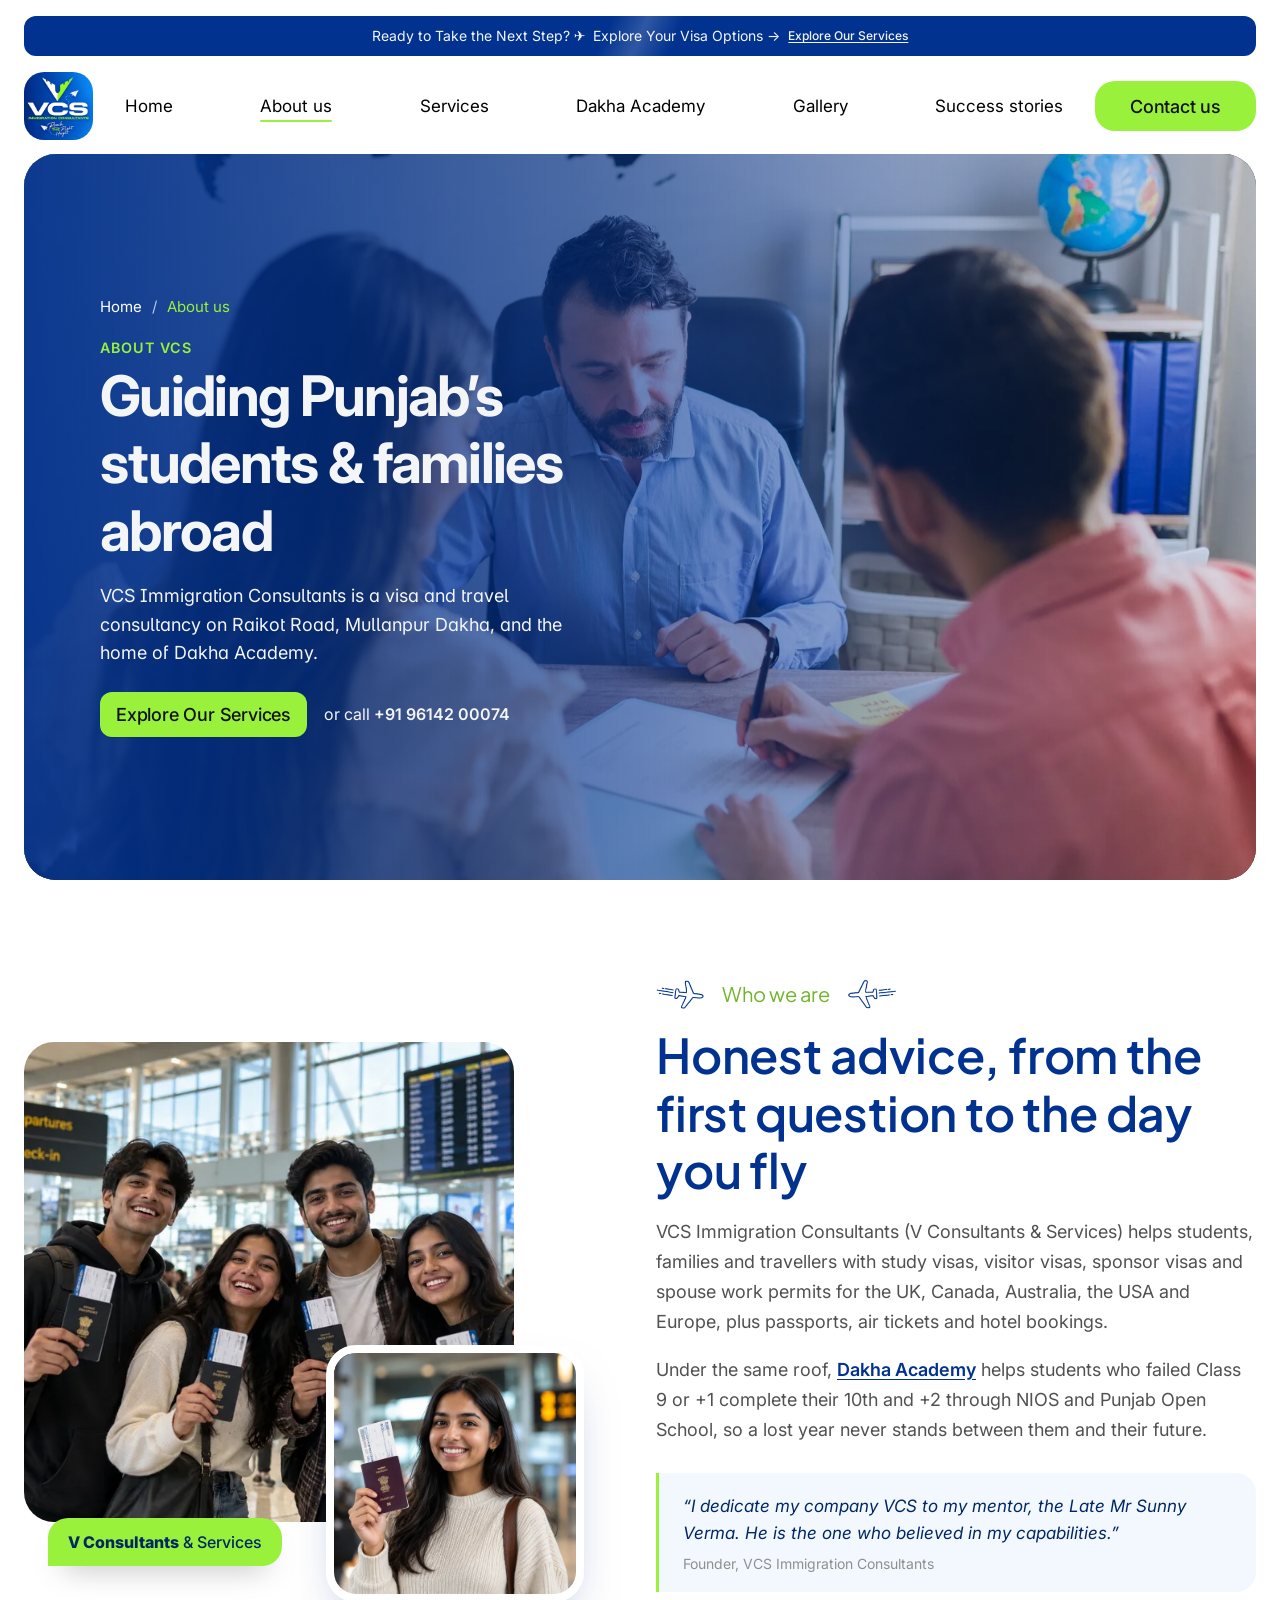
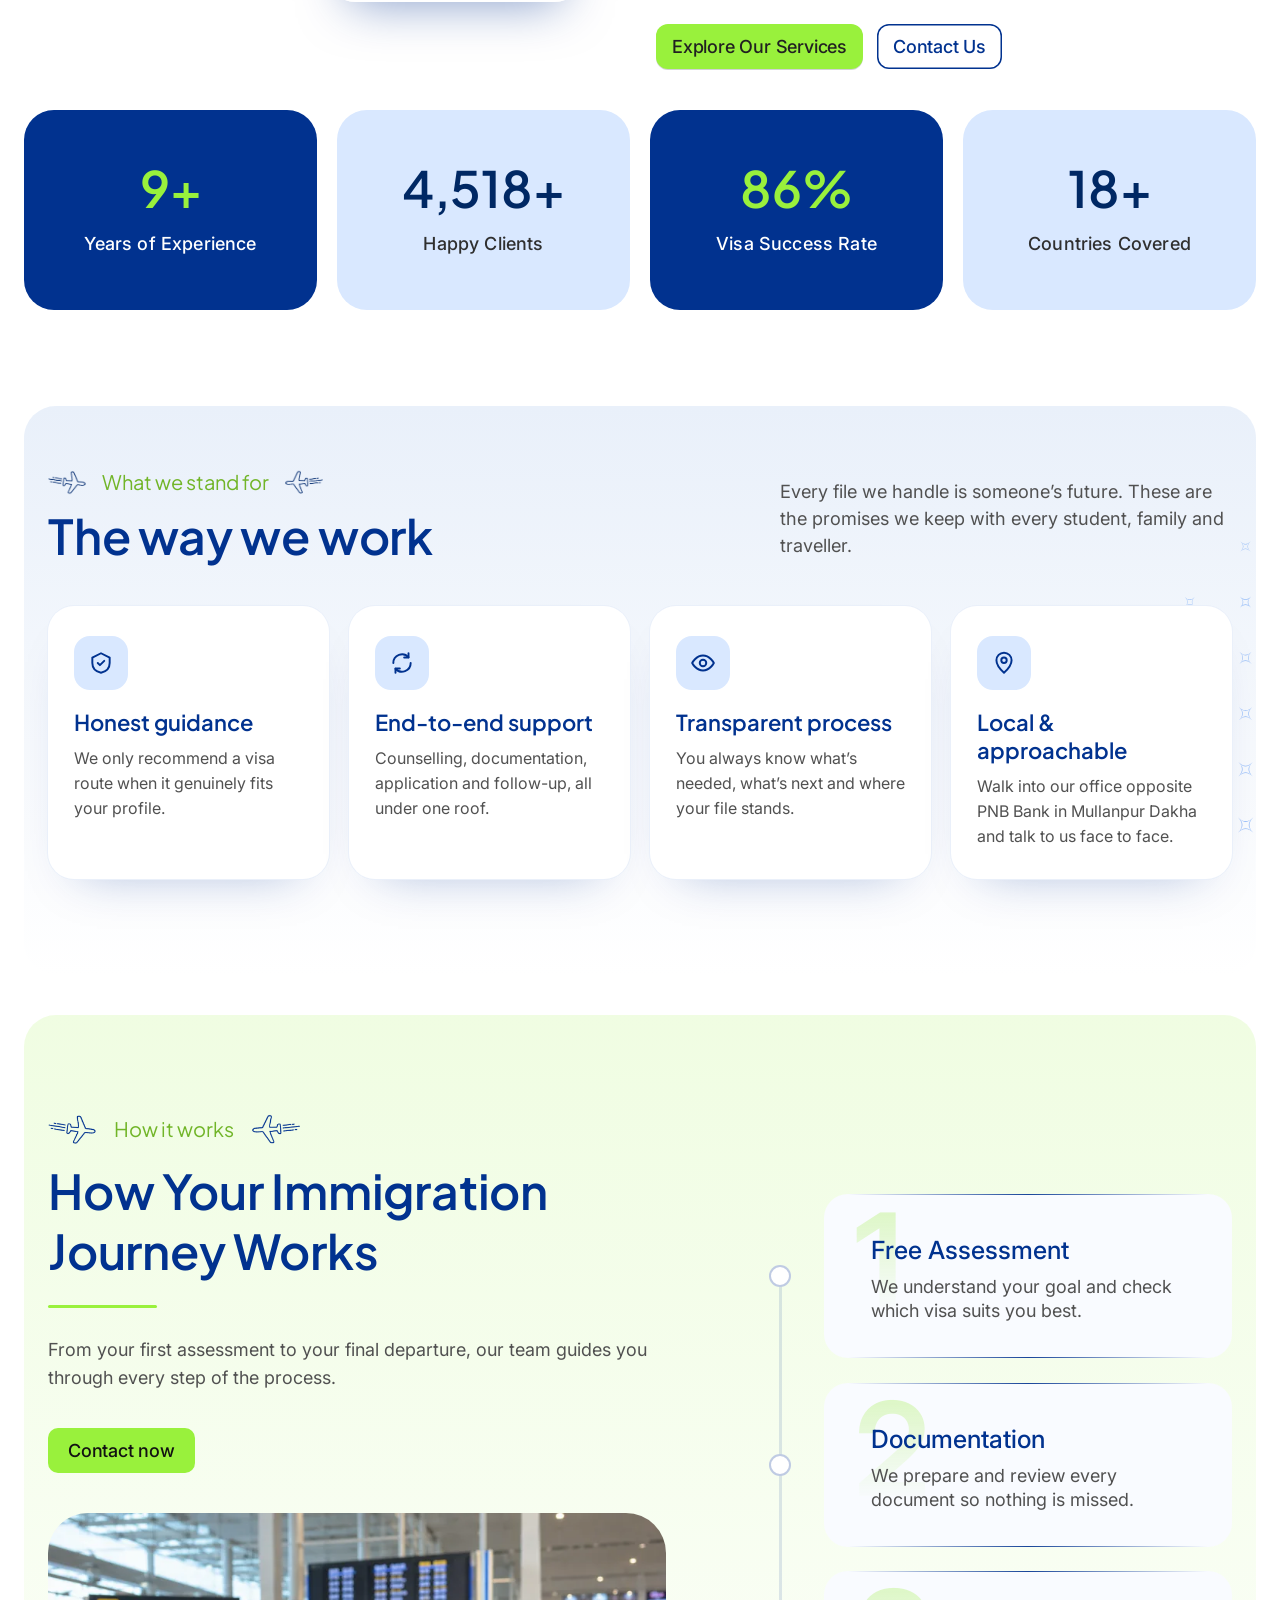
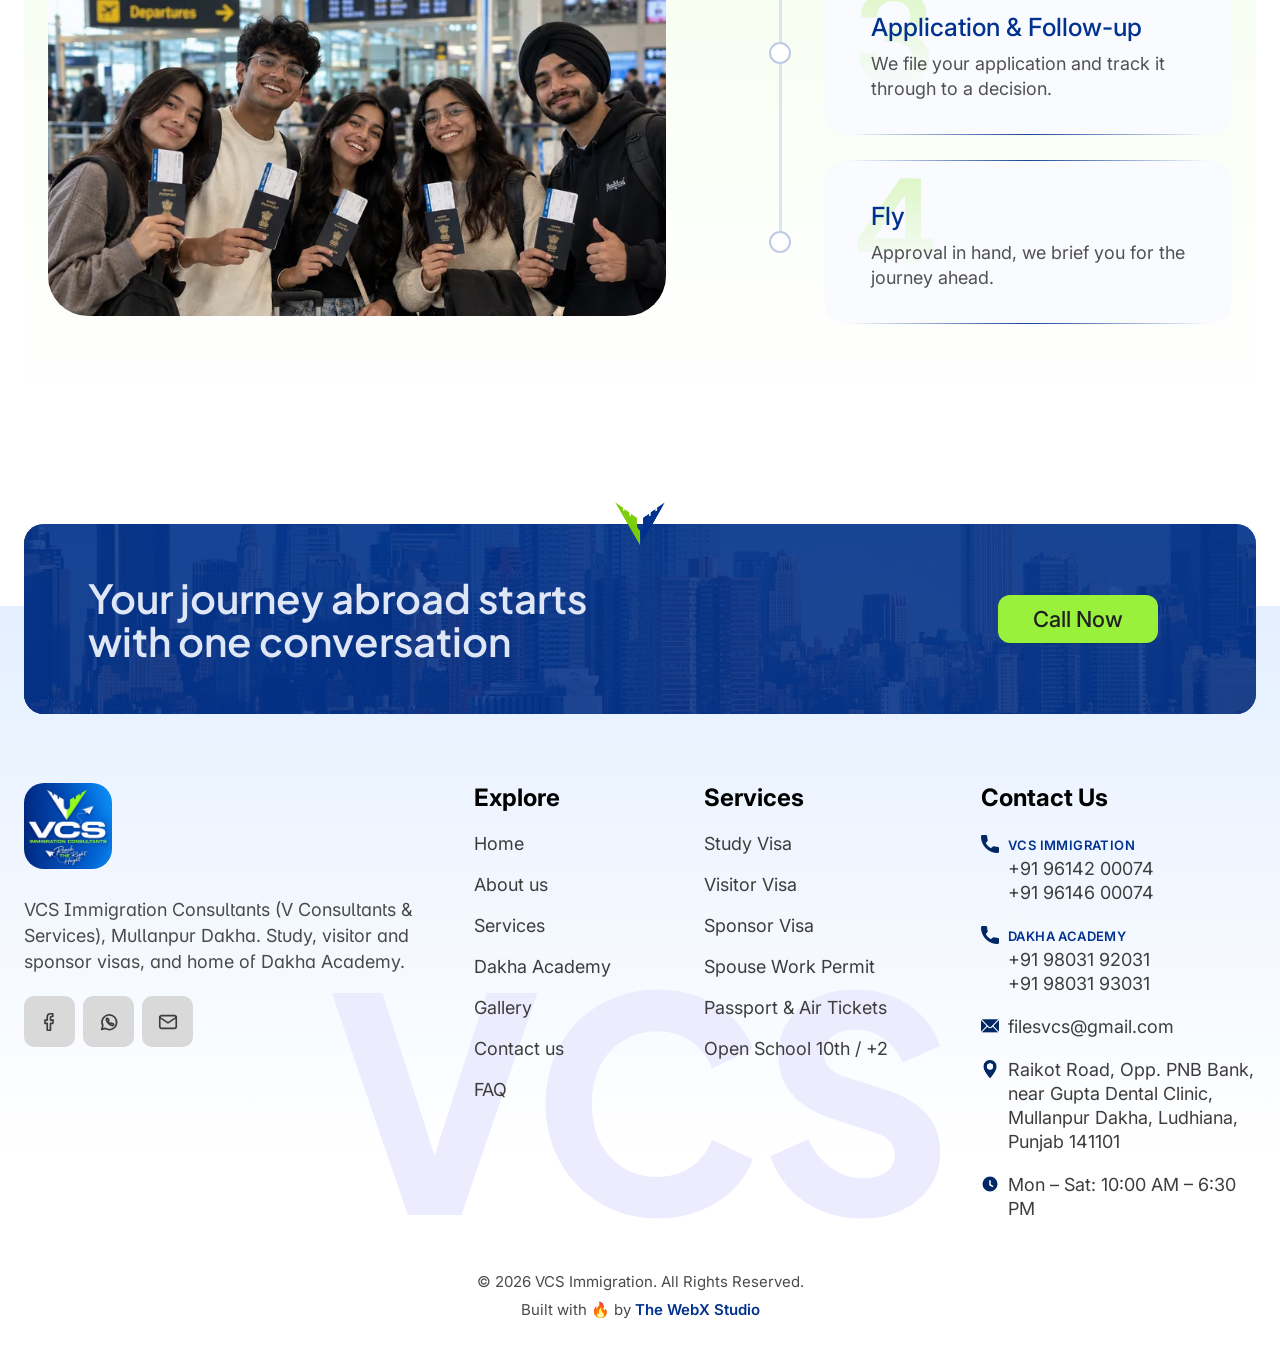
==== commit 53002c5d: "Testimonial pop-up, hover-reveal service subtext, header nav updates - Testimonials keep scrolling o" ====
--- a/about.html
+++ b/about.html
@@ -52,10 +52,9 @@
           <li><a href="index.html">Home</a></li>
           <li><a href="about.html" aria-current="page">About us</a></li>
           <li><a href="services.html">Services</a></li>
-          <li><a href="academy.html">Academy</a></li>
+          <li><a href="academy.html">Dakha Academy</a></li>
           <li><a href="index.html#gallery">Gallery</a></li>
           <li><a href="index.html#testimonials">Success stories</a></li>
-          <li><a href="contact.html#faq">FAQ</a></li>
         </ul>
         <a href="contact.html" class="btn btn--pill nav__cta-mobile">Contact us</a>
       </nav>
--- a/css/style.css
+++ b/css/style.css
@@ -396,7 +396,12 @@
 .service:hover img { transform: scale(1.06); }
 .service__body { position: absolute; left: 36px; right: 80px; bottom: 30px; }
 .service h3 { font-family: var(--font-head); font-weight: 600; font-size: 25.13px; line-height: 1.2; }
-.service p { margin-top: 8px; max-width: 286px; font-size: 17.33px; font-weight: 500; line-height: 21.7px; color: #d5d5d5; }
+.service p { margin-top: 8px; max-width: 286px; font-size: 17.33px; font-weight: 500; line-height: 21.7px; color: #d5d5d5;
+  max-height: 0; opacity: 0; overflow: hidden; transform: translateY(8px);
+  transition: max-height .45s var(--ease), opacity .35s, transform .45s var(--ease);
+}
+.service:hover p, .service:focus-visible p { max-height: 90px; opacity: 1; transform: none; }
+@media (hover: none) { .service p { max-height: none; opacity: 1; transform: none; } }
 .service--study .service__body { bottom: 30px; }
 .service__arrow {
   position: absolute;
@@ -819,7 +824,6 @@
 .reviews__col--offset { padding-top: 0; }
 .reviews__inner { display: flex; flex-direction: column; gap: 24px; padding: 8px 2px; }
 .reviews.is-animated .reviews__inner { animation: reviewsUp var(--dur, 45s) linear infinite; }
-.reviews:hover .reviews__inner { animation-play-state: paused; }
 @keyframes reviewsUp { to { transform: translateY(calc(-50% - 12px)); } }
 
 .review {
@@ -855,6 +859,41 @@
 .review footer { display: flex; align-items: center; justify-content: space-between; margin-top: 14px; }
 .review time { font-size: 12.9px; font-weight: 500; line-height: 17.2px; letter-spacing: .52px; text-transform: uppercase; color: var(--muted); }
 .stars { color: var(--accent-blue); font-size: 19px; letter-spacing: 1px; line-height: 17px; }
+.review { cursor: pointer; transition: transform .3s var(--ease); }
+.review:hover, .review:focus-visible { transform: translateY(-3px); }
+.review:focus-visible { outline: 2px solid var(--accent-blue); outline-offset: 3px; }
+
+/* Testimonial pop-up */
+.review-modal {
+  width: min(560px, calc(100% - 32px));
+  max-height: calc(100% - 48px);
+  padding: 0;
+  border: 0;
+  border-radius: 24px;
+  background: transparent;
+  overflow: visible;
+}
+.review-modal::backdrop { background: rgba(8, 22, 48, .55); backdrop-filter: blur(4px); }
+.review-modal[open] { animation: modalIn .35s var(--ease); }
+.review-modal .review { cursor: auto; padding: 36px 32px 30px; transform: none; }
+.review-modal .review p { font-size: 18px; line-height: 28px; }
+.review-modal__close {
+  position: absolute;
+  top: -14px;
+  right: -14px;
+  width: 38px;
+  height: 38px;
+  border: 0;
+  border-radius: 50%;
+  background: #fff;
+  color: var(--ink);
+  font-size: 22px;
+  line-height: 1;
+  cursor: pointer;
+  box-shadow: 0 4px 14px rgba(0, 0, 0, .18);
+}
+@keyframes modalIn { from { opacity: 0; transform: translateY(16px) scale(.97); } }
+@media (max-width: 560px) { .review-modal__close { top: 8px; right: 8px; box-shadow: none; } }
 
 /* =========================================================
    Gallery
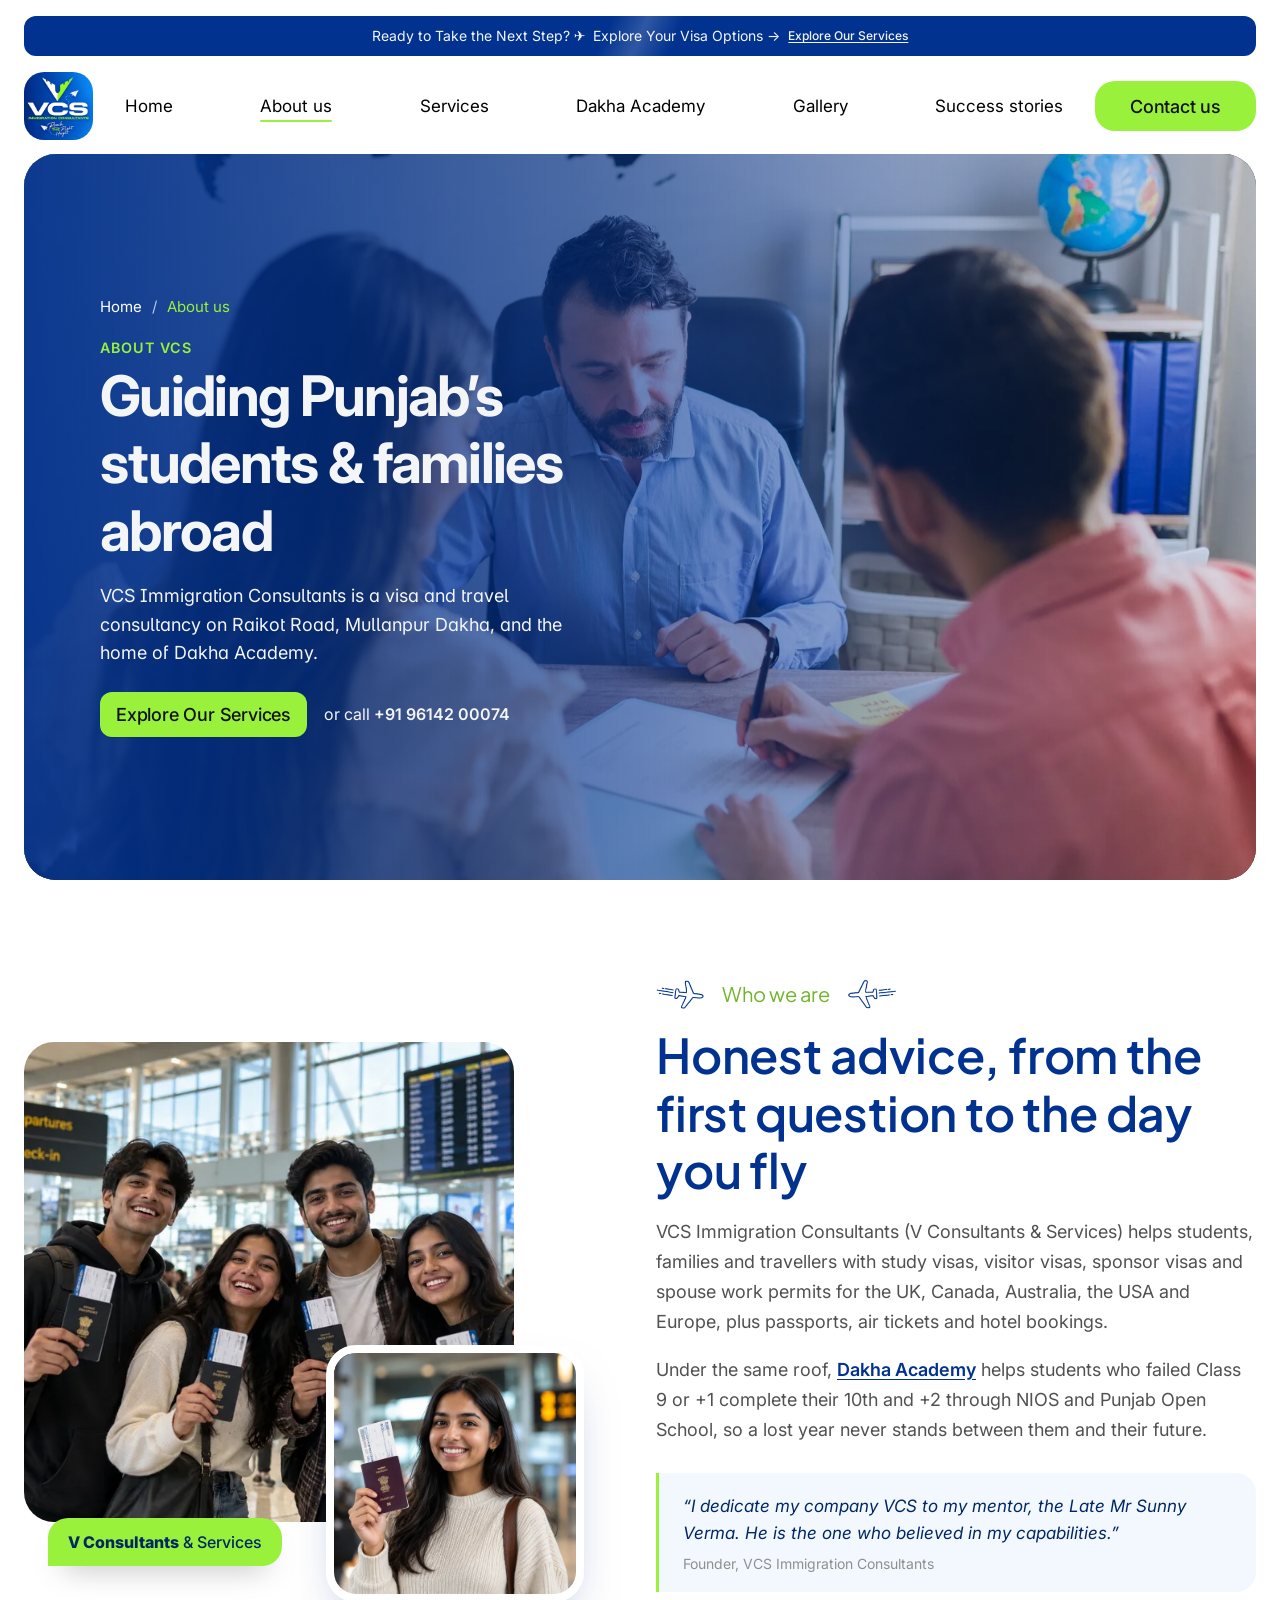
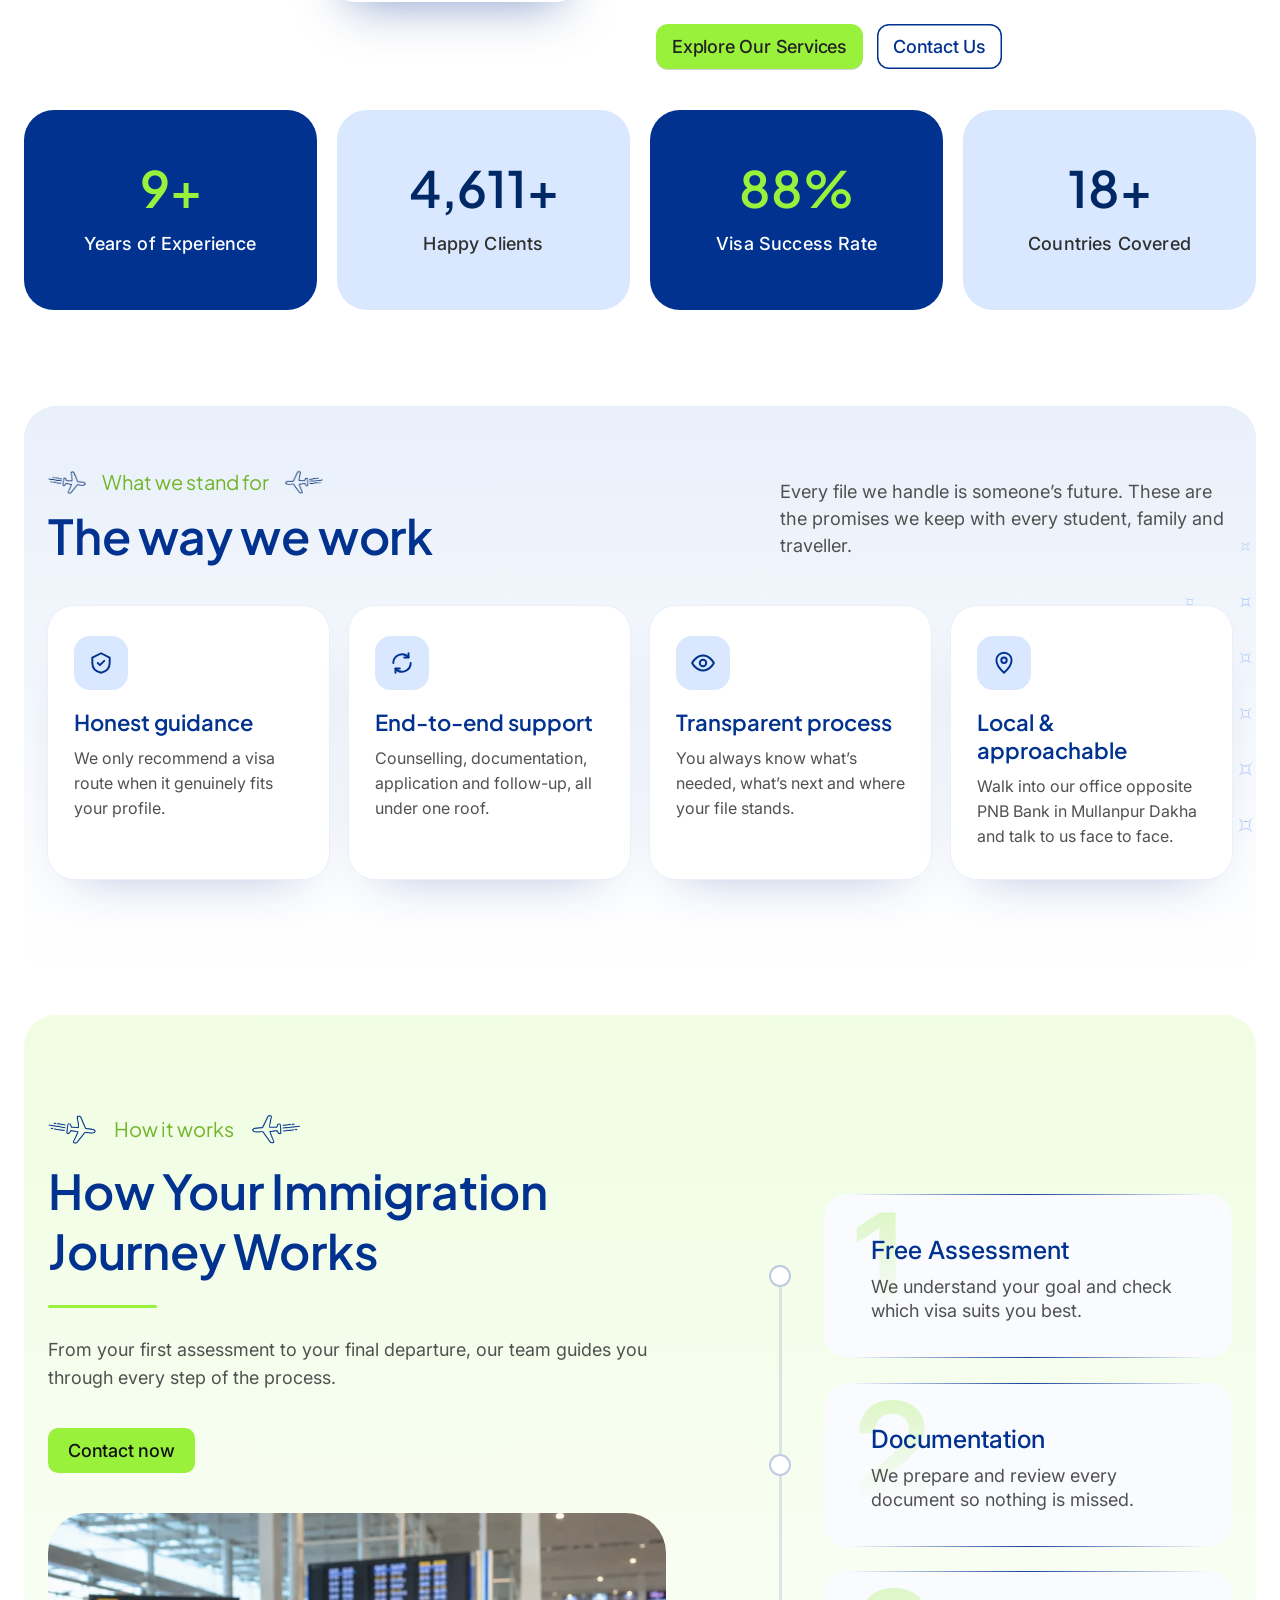
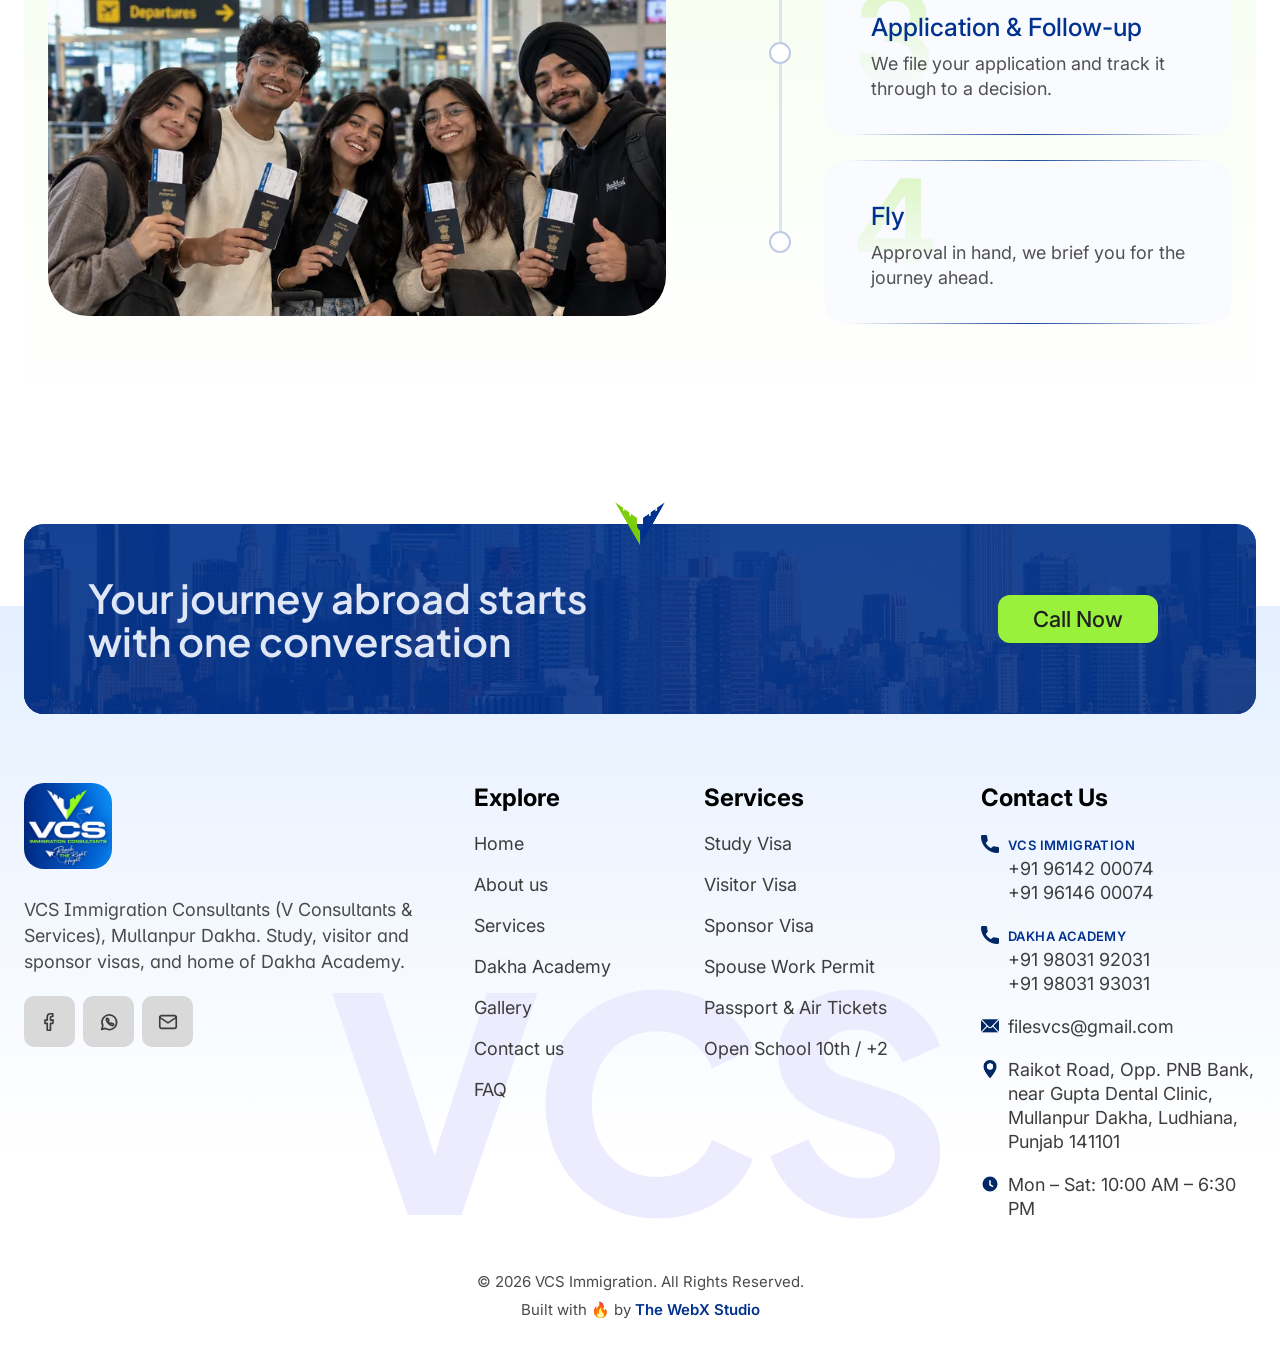
==== commit a742a5cf: "Mobile menu redesign, infinite destinations slider, no gallery marquee on mobile - Full-screen mobil" ====
--- a/about.html
+++ b/about.html
@@ -56,7 +56,15 @@
           <li><a href="index.html#gallery">Gallery</a></li>
           <li><a href="index.html#testimonials">Success stories</a></li>
         </ul>
-        <a href="contact.html" class="btn btn--pill nav__cta-mobile">Contact us</a>
+        <div class="nav__extra">
+          <a href="contact.html" class="btn btn--pill nav__cta-mobile">Contact us</a>
+          <div class="nav__quick">
+            <a href="tel:+919614200074"><svg viewBox="0 0 24 24"><path d="M5 4h4l2 5-2.5 1.5a11 11 0 0 0 5 5L15 13l5 2v4a2 2 0 0 1-2 2A16 16 0 0 1 3 6a2 2 0 0 1 2-2"/></svg>Call</a>
+            <a href="https://wa.me/919803193031" target="_blank" rel="noopener"><svg viewBox="0 0 24 24"><path d="M4 20l1.3-3.9A8 8 0 1 1 8 19z"/><path d="M9.2 8.6c.2-.5.5-.6.8-.6h.5c.2 0 .4.1.5.4l.7 1.6c.1.3 0 .5-.1.7l-.5.6c.6 1.1 1.5 2 2.6 2.6l.6-.5c.2-.2.5-.2.7-.1l1.6.7c.3.1.4.3.4.5v.5c0 .3-.1.6-.6.8-1.7.8-6.1-2.2-7.2-5.6z"/></svg>WhatsApp</a>
+            <a href="mailto:filesvcs@gmail.com"><svg viewBox="0 0 24 24"><rect x="3" y="5" width="18" height="14" rx="2"/><path d="M3 7l9 6 9-6"/></svg>Email</a>
+          </div>
+          <p class="nav__addr">Raikot Road, Mullanpur Dakha, Ludhiana</p>
+        </div>
       </nav>
       <a href="contact.html" class="btn btn--pill header__cta">Contact us</a>
       <button class="burger" id="burger" aria-label="Open menu" aria-expanded="false" aria-controls="nav">
--- a/css/style.css
+++ b/css/style.css
@@ -233,7 +233,7 @@
 .nav__list a:hover { color: var(--blue); }
 .nav__list a:hover::after,
 .nav__list a.is-active::after { transform: scaleX(1); }
-.nav__cta-mobile { display: none; }
+.nav__extra { display: none; }
 .header__cta { width: 161px; padding: 0; }
 
 .burger {
@@ -651,7 +651,10 @@
   scroll-snap-type: x mandatory;
   scroll-behavior: smooth;
   scrollbar-width: none;
-  padding: 2px 0;
+  /* room for the hover lift + shadow, which the scroll container would clip */
+  padding: 14px 16px 44px;
+  margin: -14px -16px -44px;
+  scroll-padding-inline: 16px;
 }
 .dest__track::-webkit-scrollbar { display: none; }
 .country {
@@ -838,7 +841,20 @@
     inset 0 -2.583px 0 rgba(61, 61, 61, .04);
 }
 .review header { display: flex; align-items: center; gap: 13px; }
-.review header img { width: 43px; height: 43px; border-radius: 50%; object-fit: cover; flex: none; }
+.review .avatar {
+  display: grid;
+  place-items: center;
+  width: 43px;
+  height: 43px;
+  flex: none;
+  border-radius: 50%;
+  background: var(--av, var(--accent-blue));
+  color: #fff;
+  font-family: var(--font-head);
+  font-size: 15px;
+  font-weight: 700;
+  letter-spacing: .3px;
+}
 .review strong { white-space: nowrap; font-size: 18px; font-weight: 500; line-height: 21.5px; letter-spacing: -.09px; color: #272727; }
 .review .tag {
   margin-left: auto;
@@ -1470,29 +1486,135 @@
   .header { -webkit-backdrop-filter: none; backdrop-filter: none; background: #fff; }
   .header__cta { display: none; }
   .burger { display: flex; }
+  /* ---- Mobile menu: full-screen panel that grows out of the burger ---- */
   .nav {
     position: fixed;
-    inset: 0 0 0 auto;
-    width: min(360px, 86vw);
+    inset: 0;
     margin: 0;
-    padding: 110px 32px 32px;
-    background: #fff;
-    box-shadow: -20px 0 60px -20px rgba(1, 50, 143, .35);
-    transform: translateX(105%);
-    visibility: hidden;
-    transition: transform .4s var(--ease), visibility 0s linear .4s;
-    z-index: 60;
+    padding: var(--nav-top, 110px) 24px 28px;
+    overflow-y: auto;
     display: flex;
     flex-direction: column;
-    gap: 28px;
+    background:
+      radial-gradient(120% 60% at 100% 0%, rgba(43, 123, 245, .55) 0%, rgba(43, 123, 245, 0) 60%),
+      radial-gradient(90% 50% at 0% 100%, rgba(153, 241, 60, .18) 0%, rgba(153, 241, 60, 0) 60%),
+      linear-gradient(160deg, var(--blue) 0%, var(--blue-dark) 100%);
+    color: #fff;
+    clip-path: circle(0 at var(--ox, calc(100% - 47px)) var(--oy, 47px));
+    visibility: hidden;
+    transition: clip-path .55s cubic-bezier(.7, 0, .2, 1), visibility 0s linear .55s;
+    z-index: 60;
   }
-  .nav.is-open { transform: none; visibility: visible; transition: transform .4s var(--ease); }
-  .nav__list { flex-direction: column; align-items: flex-start; gap: 18px; }
-  .nav__list a { font-size: 20px; }
-  .nav__cta-mobile { display: inline-flex; align-self: flex-start; }
-  .burger { position: relative; z-index: 70; }
+  .nav::before { /* big faint watermark */
+    content: "VCS";
+    position: absolute;
+    right: -12px;
+    bottom: 64px;
+    font-family: var(--font-head);
+    font-size: 150px;
+    font-weight: 800;
+    line-height: 1;
+    letter-spacing: -6px;
+    color: rgba(255, 255, 255, .05);
+    pointer-events: none;
+  }
+  .nav.is-open { clip-path: circle(150% at var(--ox, calc(100% - 47px)) var(--oy, 47px)); visibility: visible; transition: clip-path .65s cubic-bezier(.7, 0, .2, 1); }
+
+  .nav__list { flex-direction: column; align-items: stretch; counter-reset: nav; }
+  .nav__list li {
+    counter-increment: nav;
+    border-bottom: 1px solid rgba(255, 255, 255, .12);
+    opacity: 0;
+    transform: translateY(18px);
+    transition: opacity .3s, transform .3s var(--ease);
+  }
+  .nav__list a {
+    display: flex;
+    align-items: center;
+    gap: 16px;
+    padding: 16px 0;
+    font-family: var(--font-head);
+    font-size: 26px;
+    font-weight: 600;
+    letter-spacing: -.4px;
+    color: #fff;
+  }
+  .nav__list a::before {
+    content: counter(nav, decimal-leading-zero);
+    min-width: 22px;
+    font-family: var(--font-body);
+    font-size: 12px;
+    font-weight: 600;
+    letter-spacing: 1px;
+    color: rgba(255, 255, 255, .45);
+  }
+  .nav__list a::after { /* chevron instead of the desktop underline */
+    position: static;
+    width: 9px;
+    height: 9px;
+    margin-left: auto;
+    border-radius: 0;
+    background: none;
+    border-top: 2px solid currentColor;
+    border-right: 2px solid currentColor;
+    transform: rotate(45deg);
+    opacity: .5;
+    transition: opacity .25s, transform .25s var(--ease);
+  }
+  .nav__list a:hover { color: var(--green); }
+  .nav__list a:hover::after,
+  .nav__list a.is-active::after { transform: translateX(4px) rotate(45deg); opacity: 1; }
+  .nav__list a.is-active { color: var(--green); }
+  .nav__list a.is-active::before { color: var(--green); }
+
+  .nav__extra {
+    display: flex;
+    flex-direction: column;
+    gap: 18px;
+    margin-top: auto;
+    padding-top: 32px;
+    opacity: 0;
+    transform: translateY(18px);
+    transition: opacity .3s, transform .3s var(--ease);
+  }
+  .nav__cta-mobile { width: 100%; height: 54px; border-radius: 16px; font-weight: 600; }
+  .nav__quick { display: grid; grid-template-columns: repeat(3, minmax(0, 1fr)); gap: 10px; }
+  .nav__quick a {
+    display: flex;
+    flex-direction: column;
+    align-items: center;
+    gap: 6px;
+    padding: 12px 4px;
+    border-radius: 16px;
+    background: rgba(255, 255, 255, .08);
+    box-shadow: inset 0 0 0 1px rgba(255, 255, 255, .14);
+    font-size: 13px;
+    font-weight: 500;
+    color: #fff;
+    transition: background-color .2s;
+  }
+  .nav__quick a:hover { background: rgba(255, 255, 255, .16); }
+  .nav__quick svg { width: 22px; height: 22px; fill: none; stroke: var(--green); stroke-width: 1.8; stroke-linecap: round; stroke-linejoin: round; }
+  .nav__addr { font-size: 13px; text-align: center; color: rgba(255, 255, 255, .55); }
+
+  /* stagger the links in once the panel is open */
+  .nav.is-open .nav__list li,
+  .nav.is-open .nav__extra { opacity: 1; transform: none; }
+  .nav.is-open .nav__list li:nth-child(1) { transition-delay: .18s; }
+  .nav.is-open .nav__list li:nth-child(2) { transition-delay: .23s; }
+  .nav.is-open .nav__list li:nth-child(3) { transition-delay: .28s; }
+  .nav.is-open .nav__list li:nth-child(4) { transition-delay: .33s; }
+  .nav.is-open .nav__list li:nth-child(5) { transition-delay: .38s; }
+  .nav.is-open .nav__list li:nth-child(6) { transition-delay: .43s; }
+  .nav.is-open .nav__extra { transition-delay: .5s; }
+
+  /* logo and burger stay on top of the open panel */
+  .header__logo { position: relative; z-index: 70; }
+  .burger { position: relative; z-index: 70; transition: background-color .3s; }
+  .burger[aria-expanded="true"] { background: var(--green); }
+  .burger[aria-expanded="true"] span { background: var(--blue); }
   body.nav-open { overflow: hidden; }
-  body.nav-open::after { content: ""; position: fixed; inset: 0; background: rgba(0, 20, 60, .35); z-index: 45; }
+  body.nav-open .header { box-shadow: none; }
 
   .why { grid-template-columns: minmax(0, 1fr); padding: 56px 40px 0; }
   .why__visual { zoom: .8; margin-inline: auto; }
@@ -1586,6 +1708,12 @@
   .panel--gallery { padding: 48px 0 72px; margin-top: 24px; }
   .panel--gallery .h2 { line-height: 1.25; }
   .gallery__item { flex-basis: 260px; height: 260px; }
+  /* no marquee on phones: a plain swipeable row */
+  .gallery { overflow-x: auto; scroll-snap-type: x mandatory; scroll-padding-inline: 16px; padding-right: 16px; scrollbar-width: none; cursor: auto; }
+  .gallery::-webkit-scrollbar { display: none; }
+  .gallery__track { transform: none !important; will-change: auto; }
+  .gallery__item { scroll-snap-align: start; }
+  .gallery__item[aria-hidden="true"] { display: none; }
 
   .enquiry { margin-top: 0; }
   .enquiry__title { line-height: 1.25; }
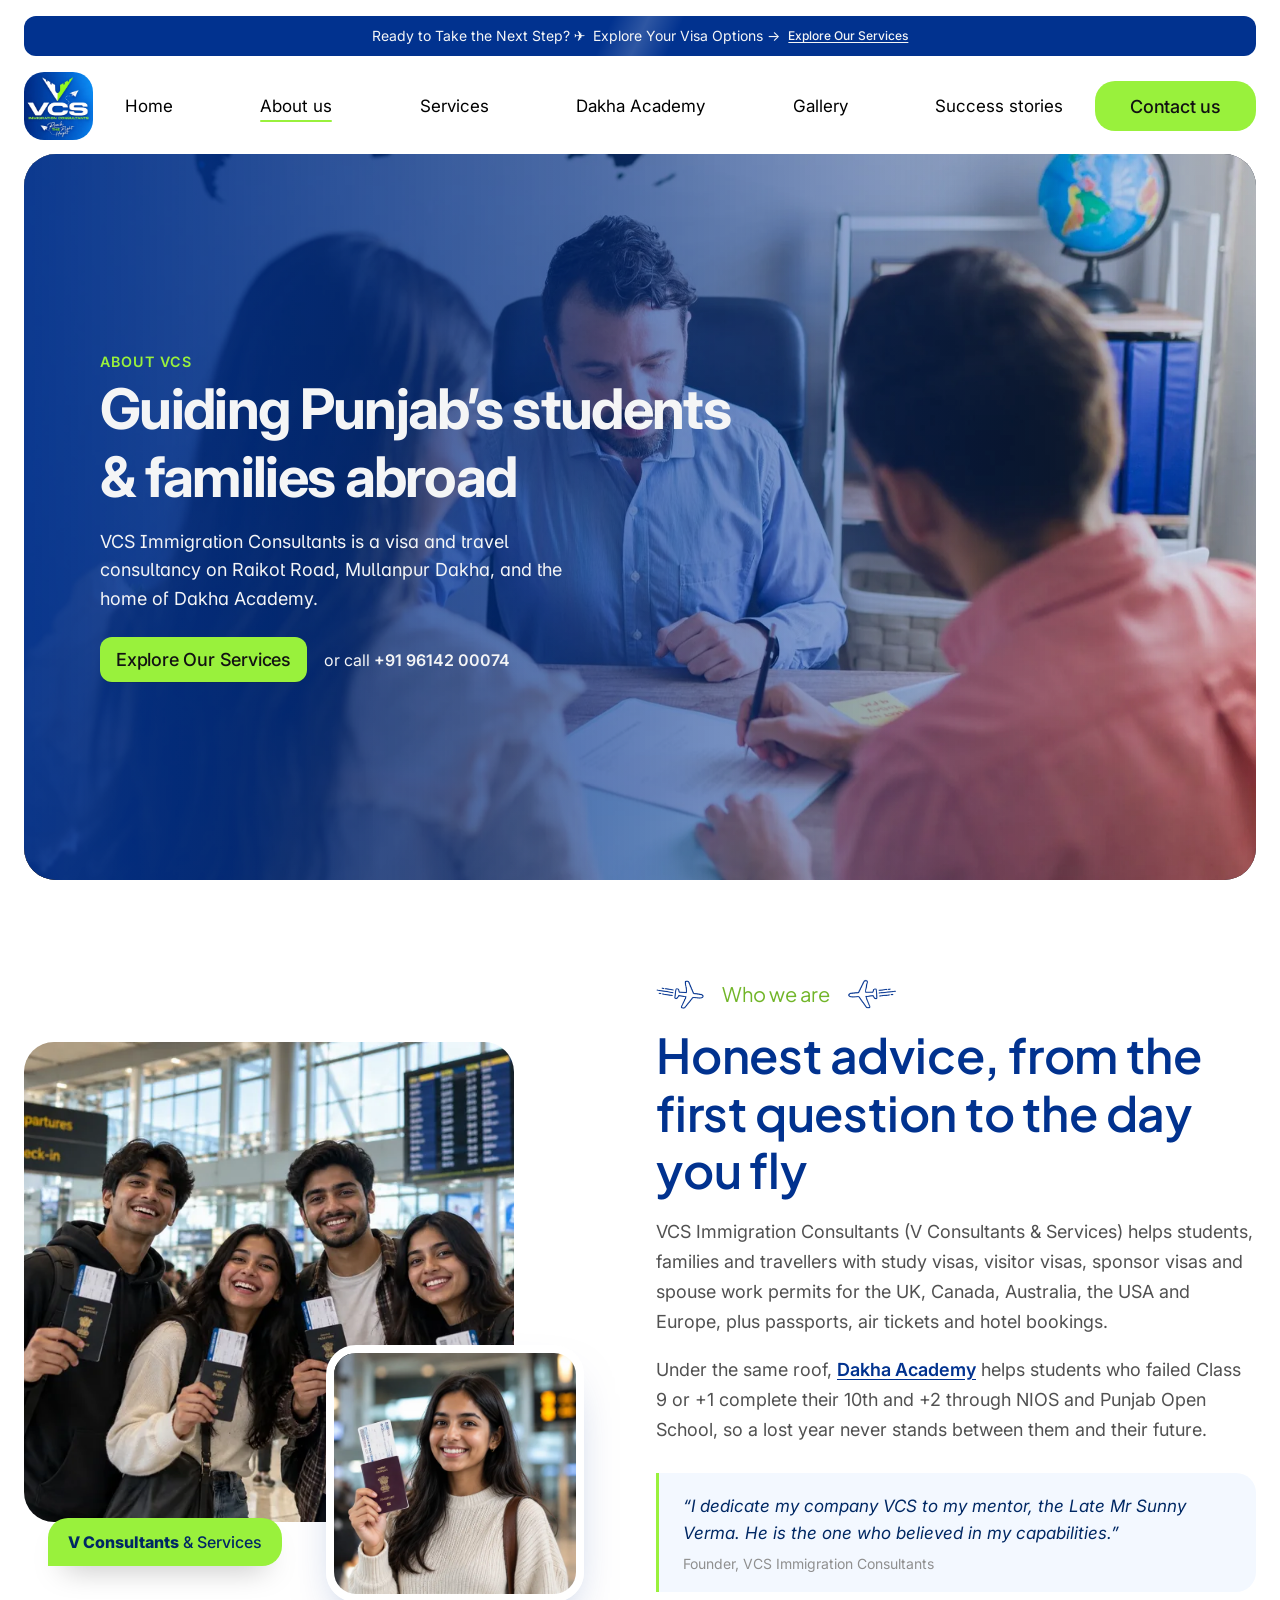
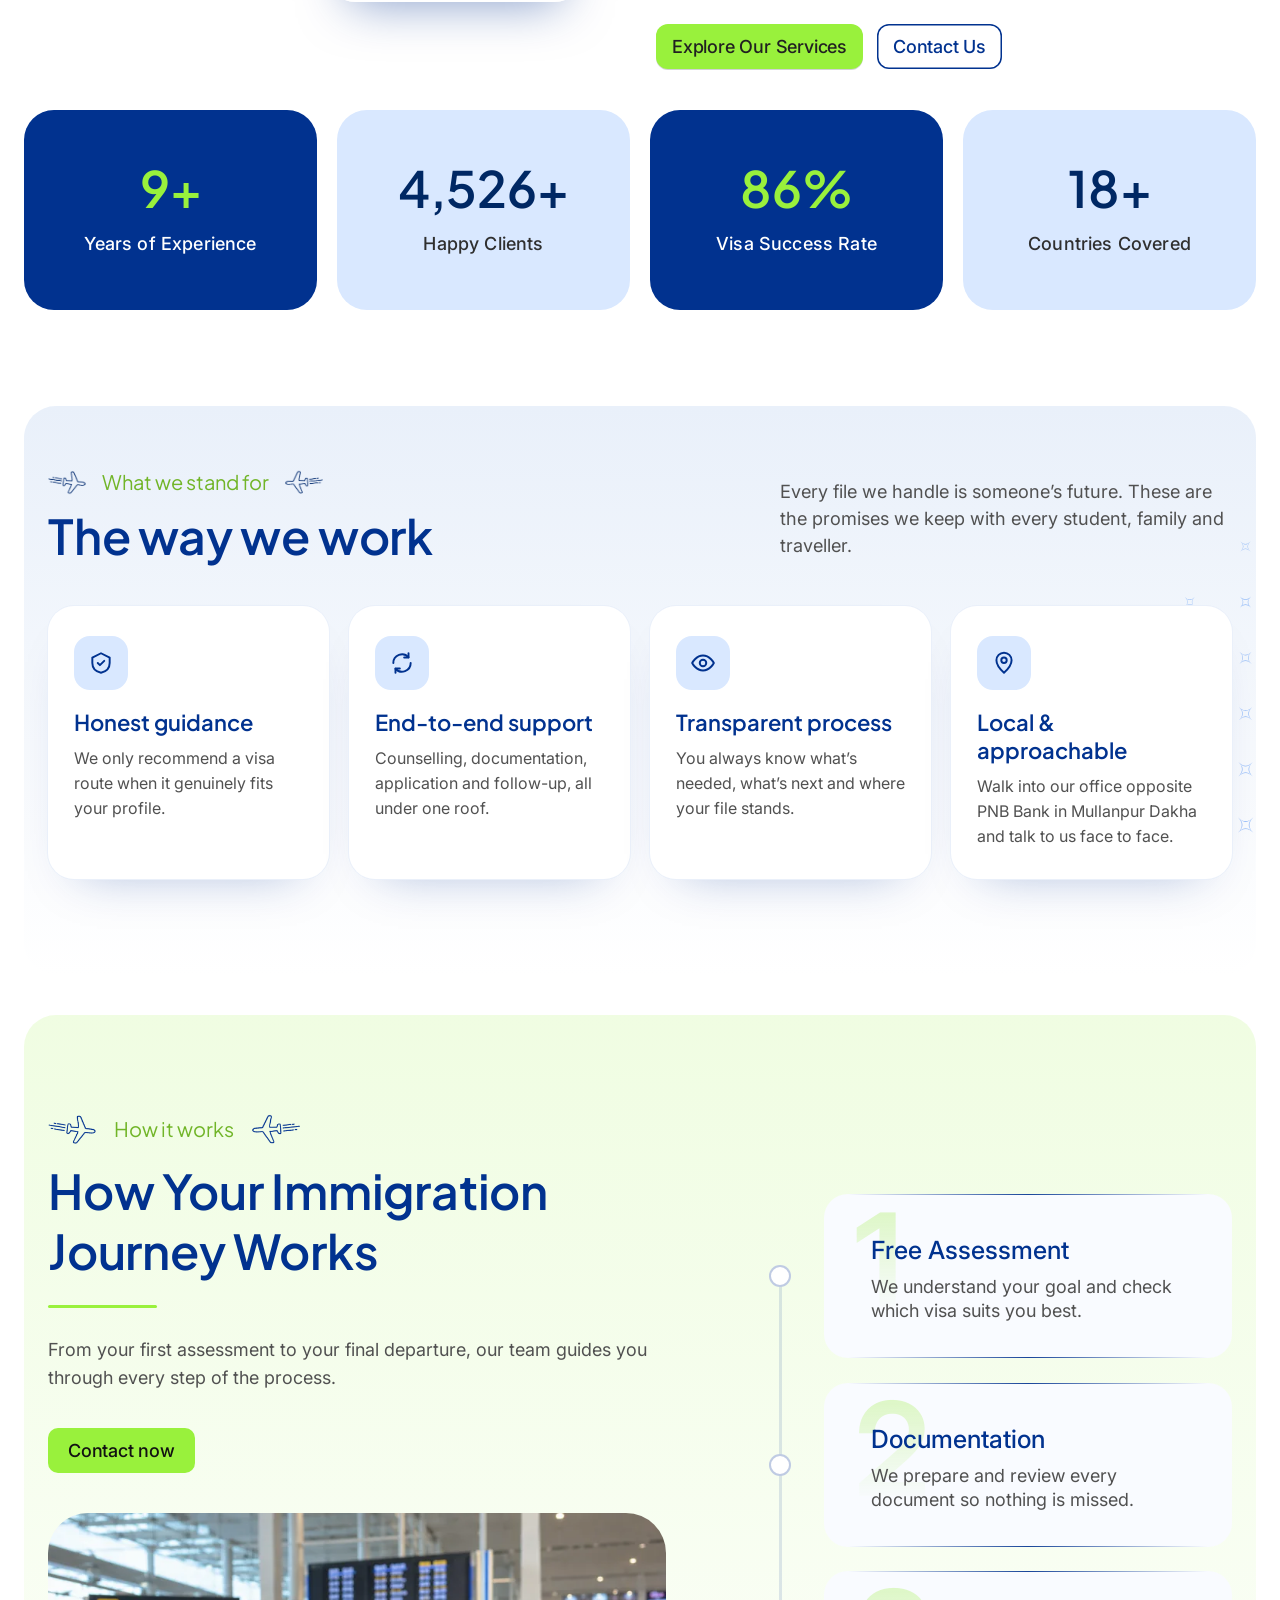
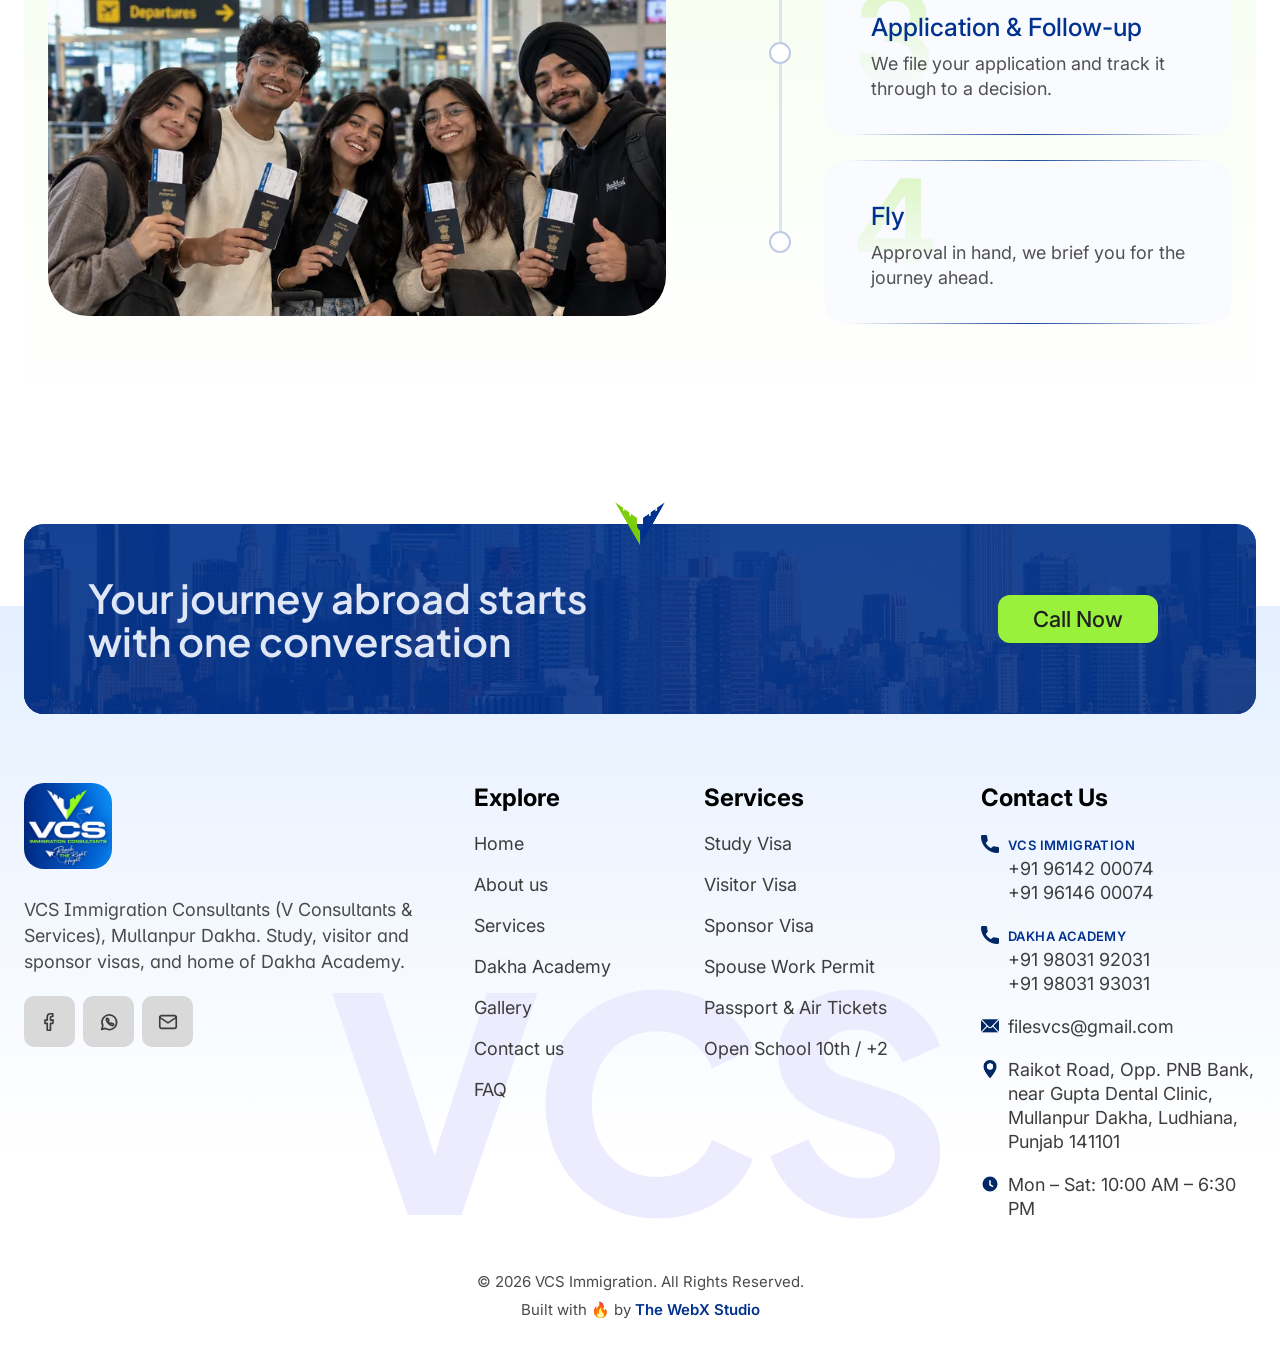
==== commit d98f2b25: "Remove breadcrumbs from inner pages; keep page titles to two lines" ====
--- a/about.html
+++ b/about.html
@@ -79,9 +79,8 @@
       <div class="hero__panel">
         <img class="hero__bg" src="assets/img/hero-about.webp" alt="" />
         <div class="hero__content">
-          <nav class="breadcrumb reveal" aria-label="Breadcrumb"><a href="index.html">Home</a><span aria-hidden="true">/</span><span aria-current="page">About us</span></nav>
           <p class="hero__overline reveal">About VCS</p>
-          <h1 class="hero__title reveal">Guiding Punjab’s students &amp; families abroad</h1>
+          <h1 class="hero__title hero__title--2l reveal"><span>Guiding Punjab’s students</span> <span>&amp; families abroad</span></h1>
           <p class="hero__text reveal">VCS Immigration Consultants is a visa and travel consultancy on Raikot Road, Mullanpur Dakha, and the home of Dakha Academy.</p>
           <div class="hero__actions reveal">
             <a href="services.html" class="btn">Explore Our Services</a>
--- a/css/style.css
+++ b/css/style.css
@@ -516,6 +516,44 @@
 }
 .how__play svg { width: 34px; height: 34px; margin-left: 4px; }
 .how__play:hover { transform: scale(1.08); box-shadow: 0 0 0 18px rgba(153, 241, 60, .25); }
+
+/* video thumbnail → plays in place */
+.how__media--video { isolation: isolate; cursor: pointer; }
+.how__thumb, .how__media video { position: absolute; inset: 0; width: 100%; height: 100%; object-fit: cover; }
+.how__thumb { z-index: -2; transition: transform .8s var(--ease); }
+.how__media--video::before {
+  content: "";
+  position: absolute;
+  inset: 0;
+  z-index: -1;
+  background: linear-gradient(180deg, rgba(1, 50, 143, .15) 0%, rgba(1, 30, 90, .65) 100%);
+  transition: opacity .4s;
+}
+.how__media--video:hover .how__thumb { transform: scale(1.04); }
+.how__media--video .how__play { animation: playPulse 2.4s ease-out infinite; }
+@keyframes playPulse {
+  0%   { box-shadow: 0 0 0 0 rgba(153, 241, 60, .55); }
+  70%  { box-shadow: 0 0 0 22px rgba(153, 241, 60, 0); }
+  100% { box-shadow: 0 0 0 0 rgba(153, 241, 60, 0); }
+}
+.how__caption {
+  position: absolute;
+  left: 28px;
+  bottom: 24px;
+  display: flex;
+  flex-direction: column;
+  color: #fff;
+  pointer-events: none;
+}
+.how__caption strong { font-family: var(--font-head); font-size: 20px; font-weight: 600; }
+.how__caption span { font-size: 14px; color: rgba(255, 255, 255, .75); }
+.how__media.is-playing { cursor: auto; background: #000; }
+.how__credit { margin-top: 10px; font-size: 12px; color: var(--muted); }
+.how__credit a { text-decoration: underline; }
+.how__media.is-playing::before,
+.how__media.is-playing .how__thumb,
+.how__media.is-playing .how__play,
+.how__media.is-playing .how__caption { display: none; }
 
 .steps {
   --gutter: 64px;   /* space left of the cards for the rail */
@@ -1169,10 +1207,9 @@
 .hero--academy .hero__panel::after  { background: linear-gradient(90deg, rgba(0, 40, 100, .93) 0%, rgba(0, 40, 100, .7) 42%, rgba(113, 181, 40, .38) 100%); }
 .hero--contact .hero__panel::after  { background: linear-gradient(90deg, rgba(0, 0, 0, .8) 0%, rgba(0, 0, 0, .52) 50%, rgba(1, 50, 143, .28) 100%); }
 .hero--academy .hero__bg { object-position: 70% 30%; }
-.breadcrumb { display: flex; flex-wrap: wrap; align-items: center; gap: 10px; margin-bottom: 22px; font-size: 15px; color: #b9cbef; }
-.breadcrumb a { color: #fff; transition: color .2s; }
-.breadcrumb a:hover { color: var(--green); }
-.breadcrumb [aria-current] { color: var(--green); }
+/* inner-page titles: always exactly two lines on wider screens */
+.hero__title--2l { width: max-content; max-width: calc(100vw - 96px); }
+.hero__title--2l span { display: block; white-space: nowrap; }
 
 /* ---------- Shared bits ---------- */
 .btn--ghost { background: transparent; color: var(--blue); box-shadow: inset 0 0 0 1.5px var(--blue); }
@@ -1420,7 +1457,6 @@
   .boards { grid-template-columns: minmax(0, 1fr); }
 }
 @media (max-width: 680px) {
-  .breadcrumb { margin-bottom: 14px; font-size: 14px; }
   .split, .svc-list, .boards-wrap, .faq-wrap { margin-top: 64px; }
   .split__media { padding: 0 40px 56px 0; }
   .split__badge { left: 14px; bottom: 20px; font-size: 14px; padding: 10px 14px; }
@@ -1654,6 +1690,7 @@
 
   .hero__panel { padding: 48px 24px; min-height: 560px; align-items: flex-end; }
   .hero__title { font-size: 38px; letter-spacing: -1px; }
+  .hero__title--2l { font-size: min(38px, 6.6vw); max-width: 100%; }
   .hero__overline { font-size: 12px; letter-spacing: .6px; }
   .hero__text { font-size: 16px; line-height: 25px; }
   .hero__bg { object-position: 65% 50%; }
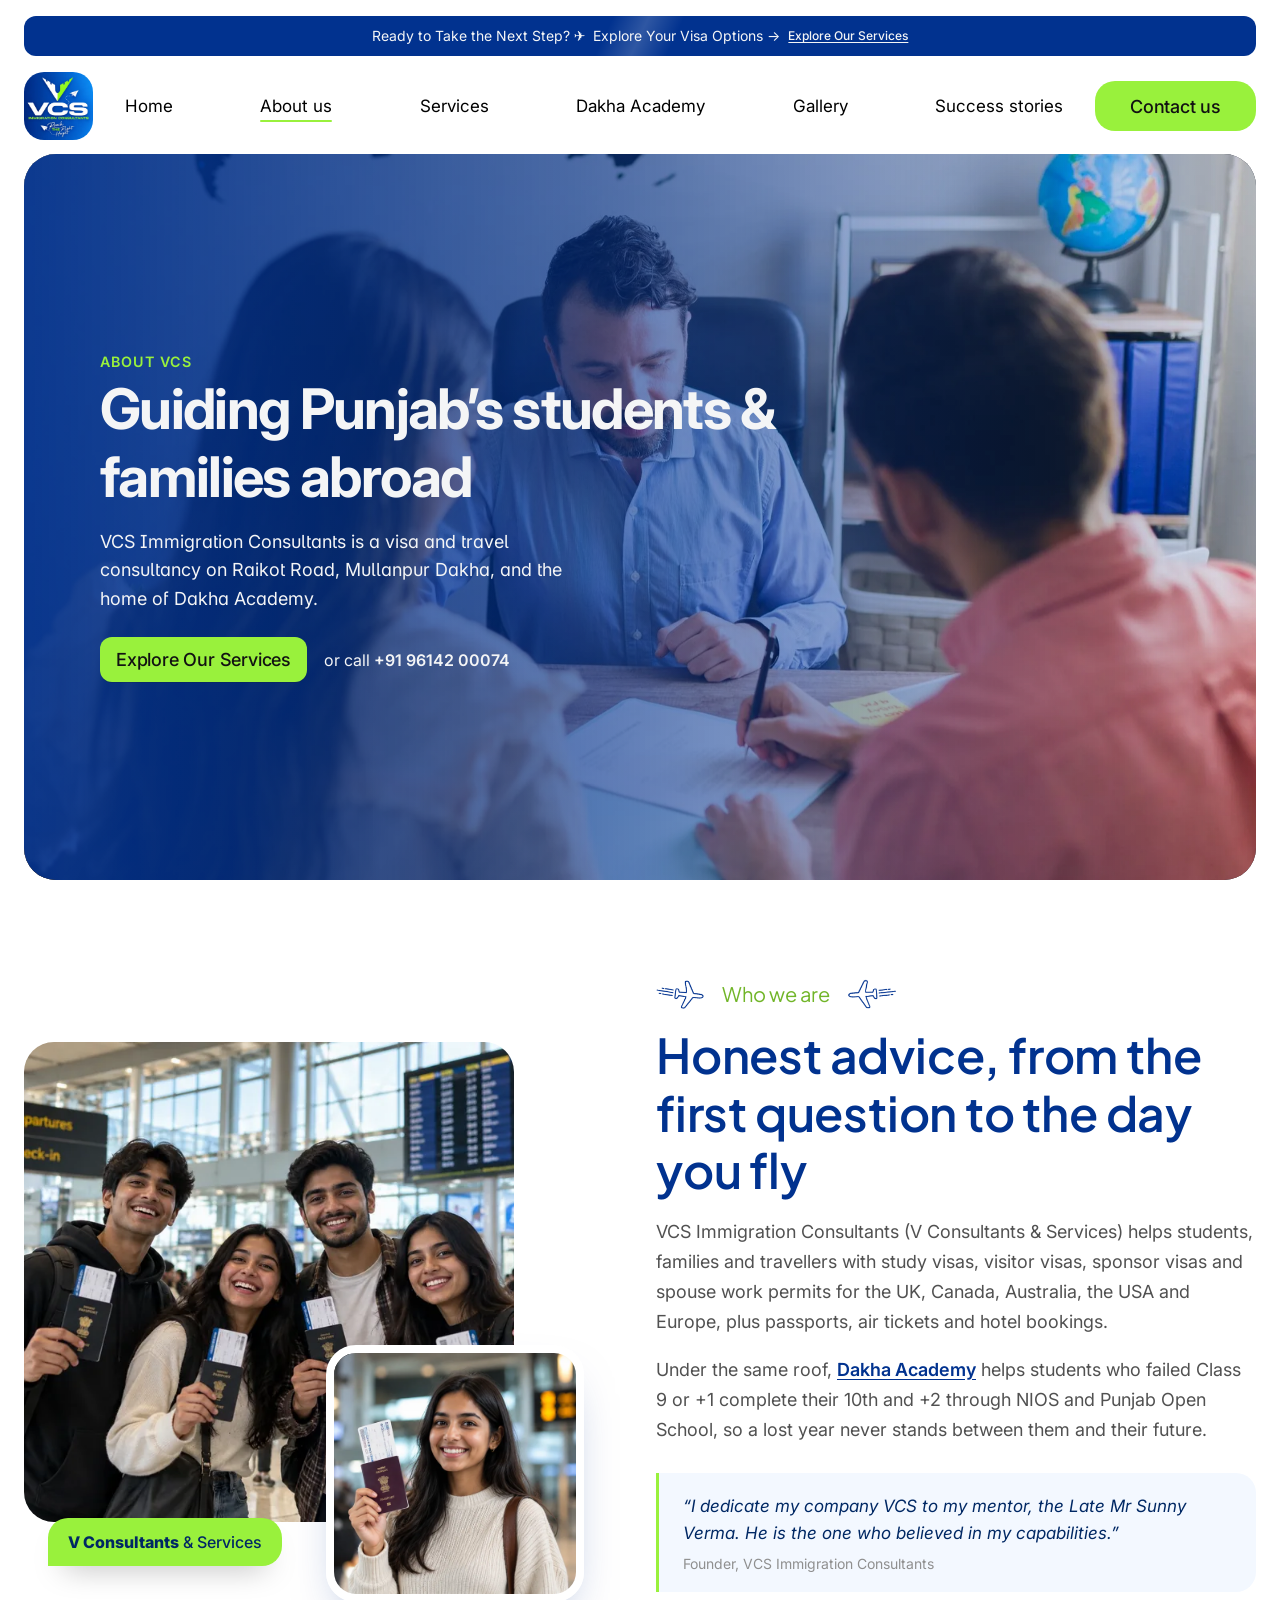
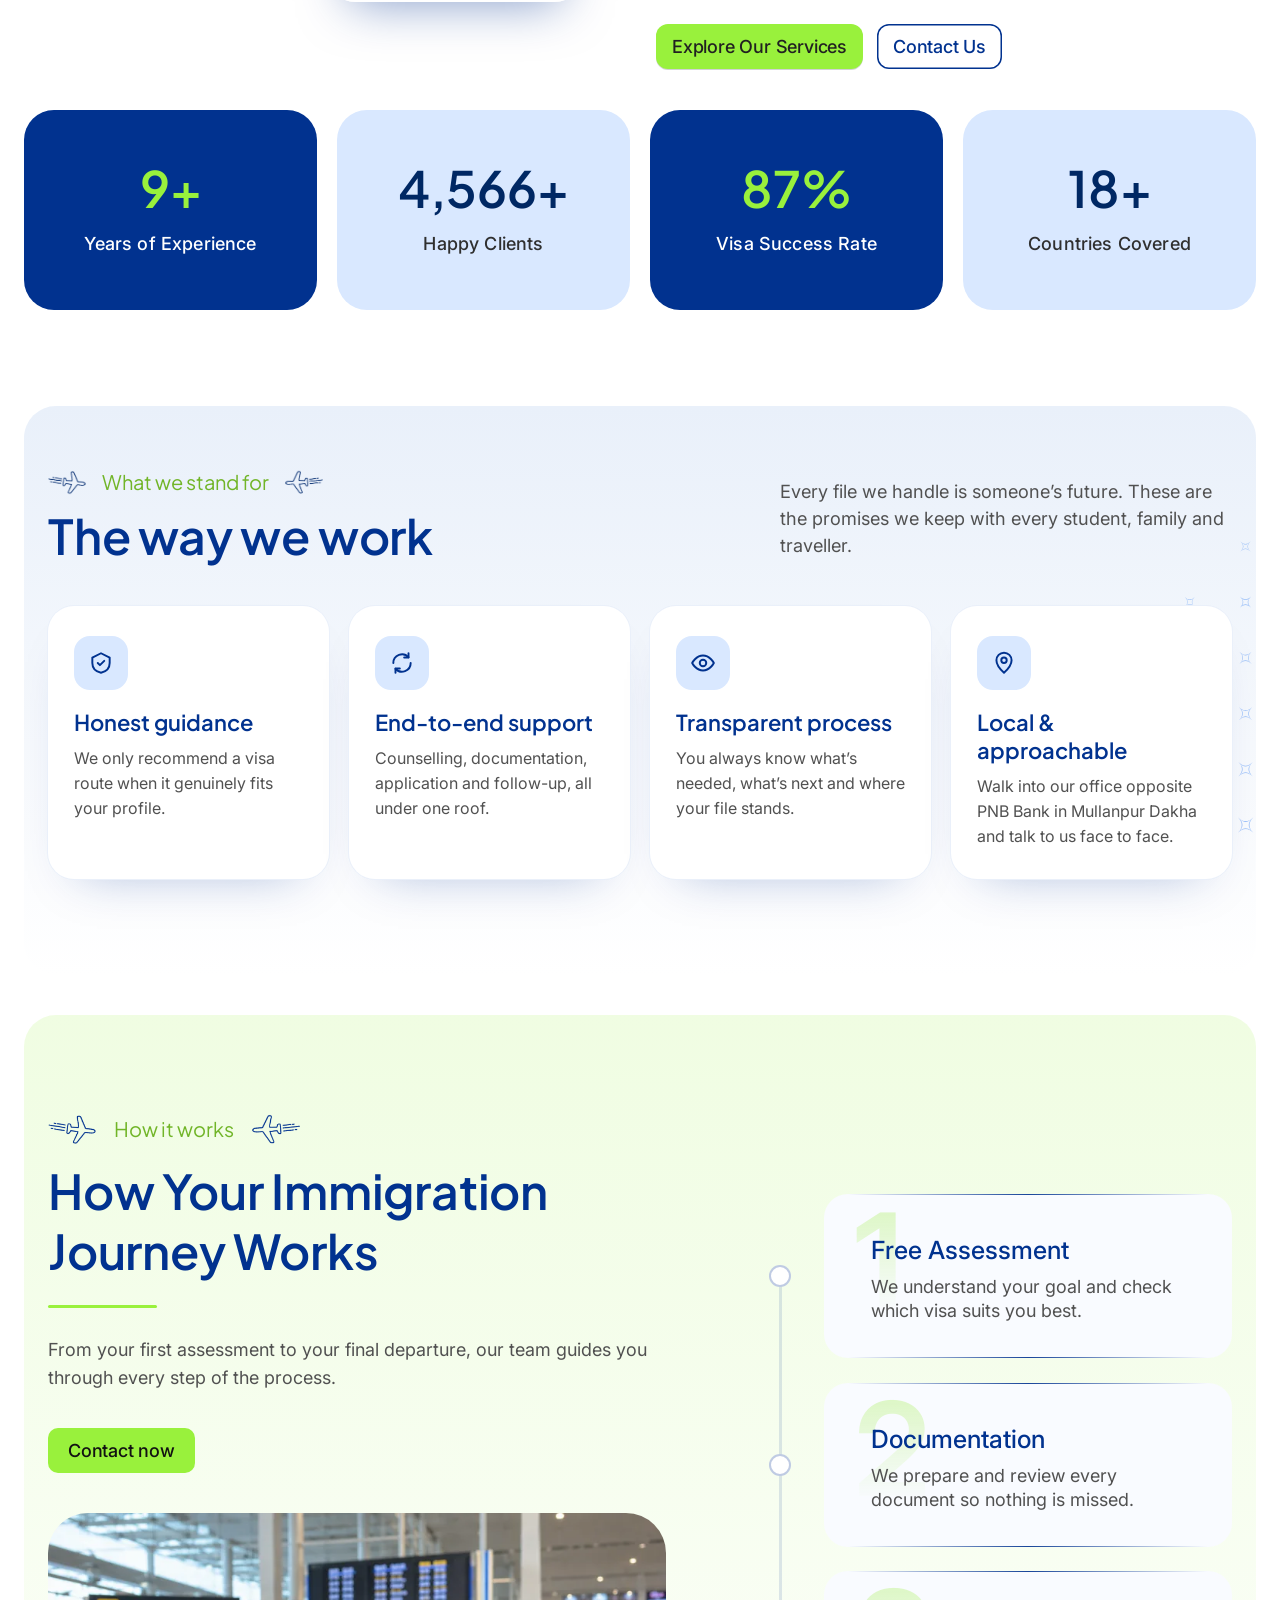
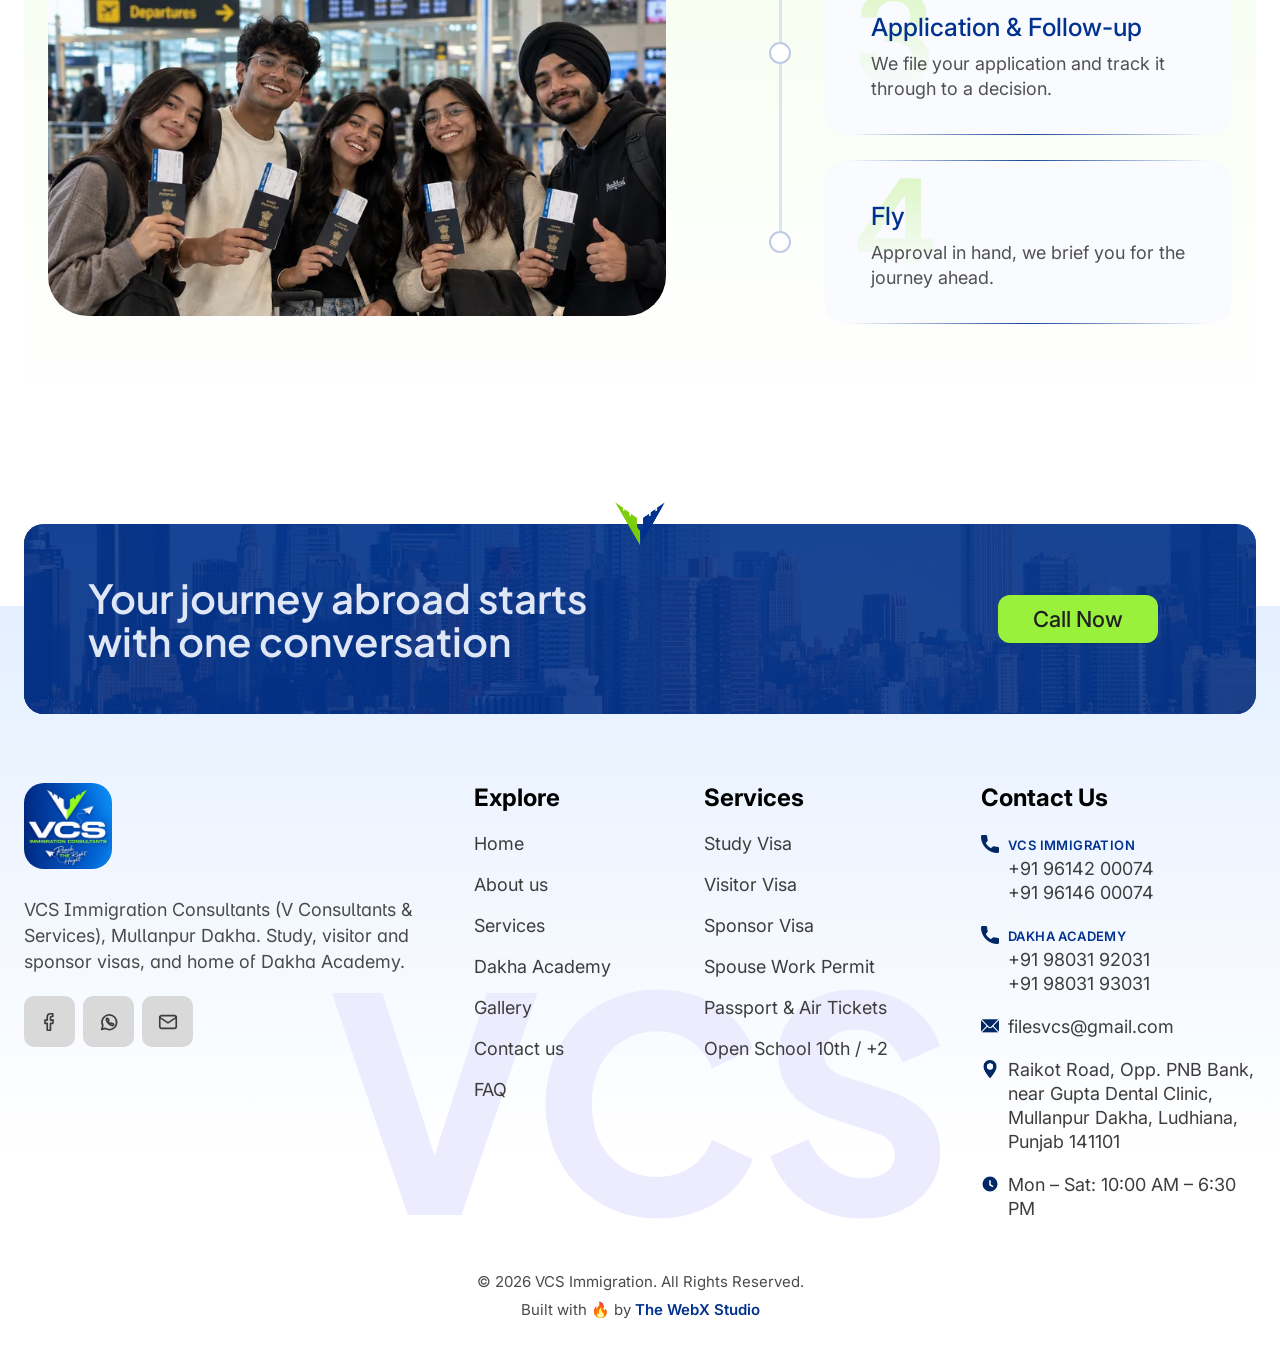
==== commit f3af6fc7: "Page titles: plain text in a wider wrapper instead of forced line breaks" ====
--- a/about.html
+++ b/about.html
@@ -80,7 +80,7 @@
         <img class="hero__bg" src="assets/img/hero-about.webp" alt="" />
         <div class="hero__content">
           <p class="hero__overline reveal">About VCS</p>
-          <h1 class="hero__title hero__title--2l reveal"><span>Guiding Punjab’s students</span> <span>&amp; families abroad</span></h1>
+          <h1 class="hero__title reveal">Guiding Punjab’s students &amp; families abroad</h1>
           <p class="hero__text reveal">VCS Immigration Consultants is a visa and travel consultancy on Raikot Road, Mullanpur Dakha, and the home of Dakha Academy.</p>
           <div class="hero__actions reveal">
             <a href="services.html" class="btn">Explore Our Services</a>
--- a/css/style.css
+++ b/css/style.css
@@ -1207,9 +1207,11 @@
 .hero--academy .hero__panel::after  { background: linear-gradient(90deg, rgba(0, 40, 100, .93) 0%, rgba(0, 40, 100, .7) 42%, rgba(113, 181, 40, .38) 100%); }
 .hero--contact .hero__panel::after  { background: linear-gradient(90deg, rgba(0, 0, 0, .8) 0%, rgba(0, 0, 0, .52) 50%, rgba(1, 50, 143, .28) 100%); }
 .hero--academy .hero__bg { object-position: 70% 30%; }
-/* inner-page titles: always exactly two lines on wider screens */
-.hero__title--2l { width: max-content; max-width: calc(100vw - 96px); }
-.hero__title--2l span { display: block; white-space: nowrap; }
+/* inner-page titles: a slightly wider wrapper so they wrap to two lines on desktop */
+.hero--about .hero__content,
+.hero--services .hero__content,
+.hero--academy .hero__content,
+.hero--contact .hero__content { max-width: 680px; }
 
 /* ---------- Shared bits ---------- */
 .btn--ghost { background: transparent; color: var(--blue); box-shadow: inset 0 0 0 1.5px var(--blue); }
@@ -1690,7 +1692,6 @@
 
   .hero__panel { padding: 48px 24px; min-height: 560px; align-items: flex-end; }
   .hero__title { font-size: 38px; letter-spacing: -1px; }
-  .hero__title--2l { font-size: min(38px, 6.6vw); max-width: 100%; }
   .hero__overline { font-size: 12px; letter-spacing: .6px; }
   .hero__text { font-size: 16px; line-height: 25px; }
   .hero__bg { object-position: 65% 50%; }
